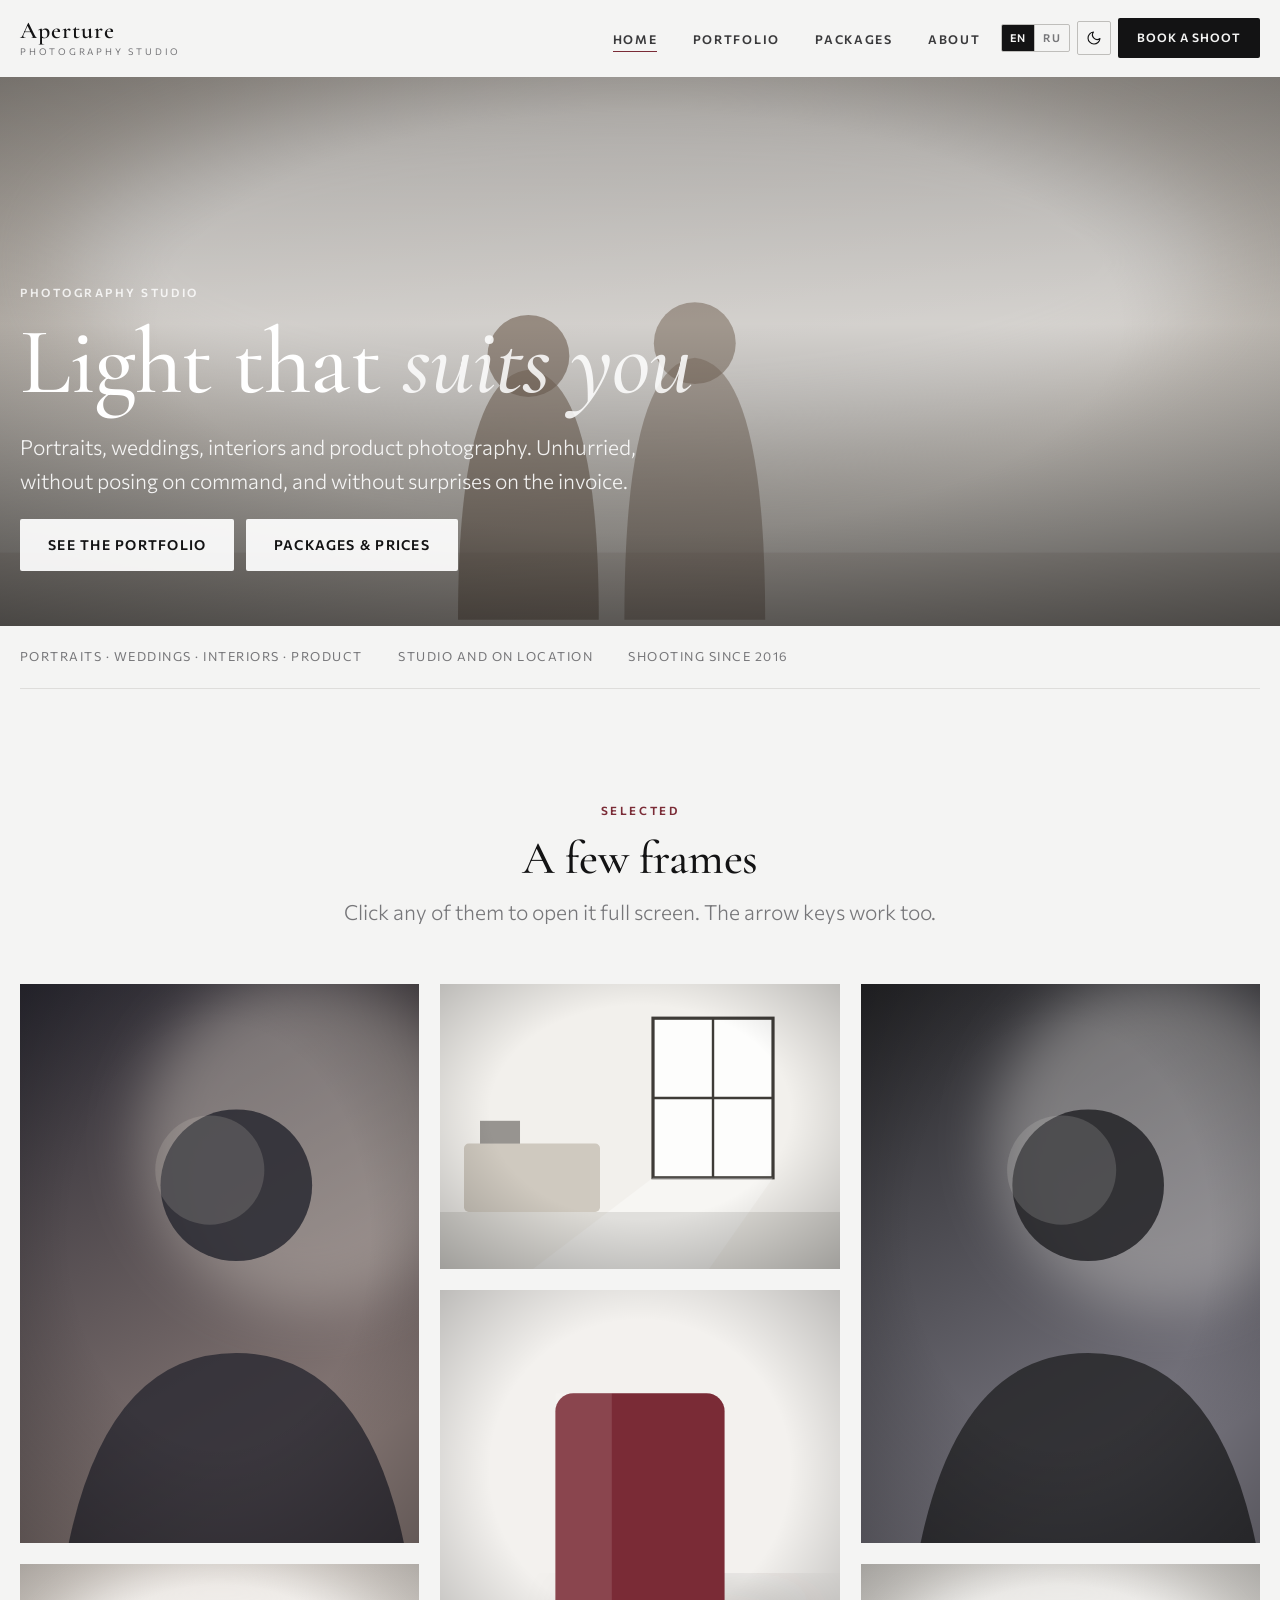
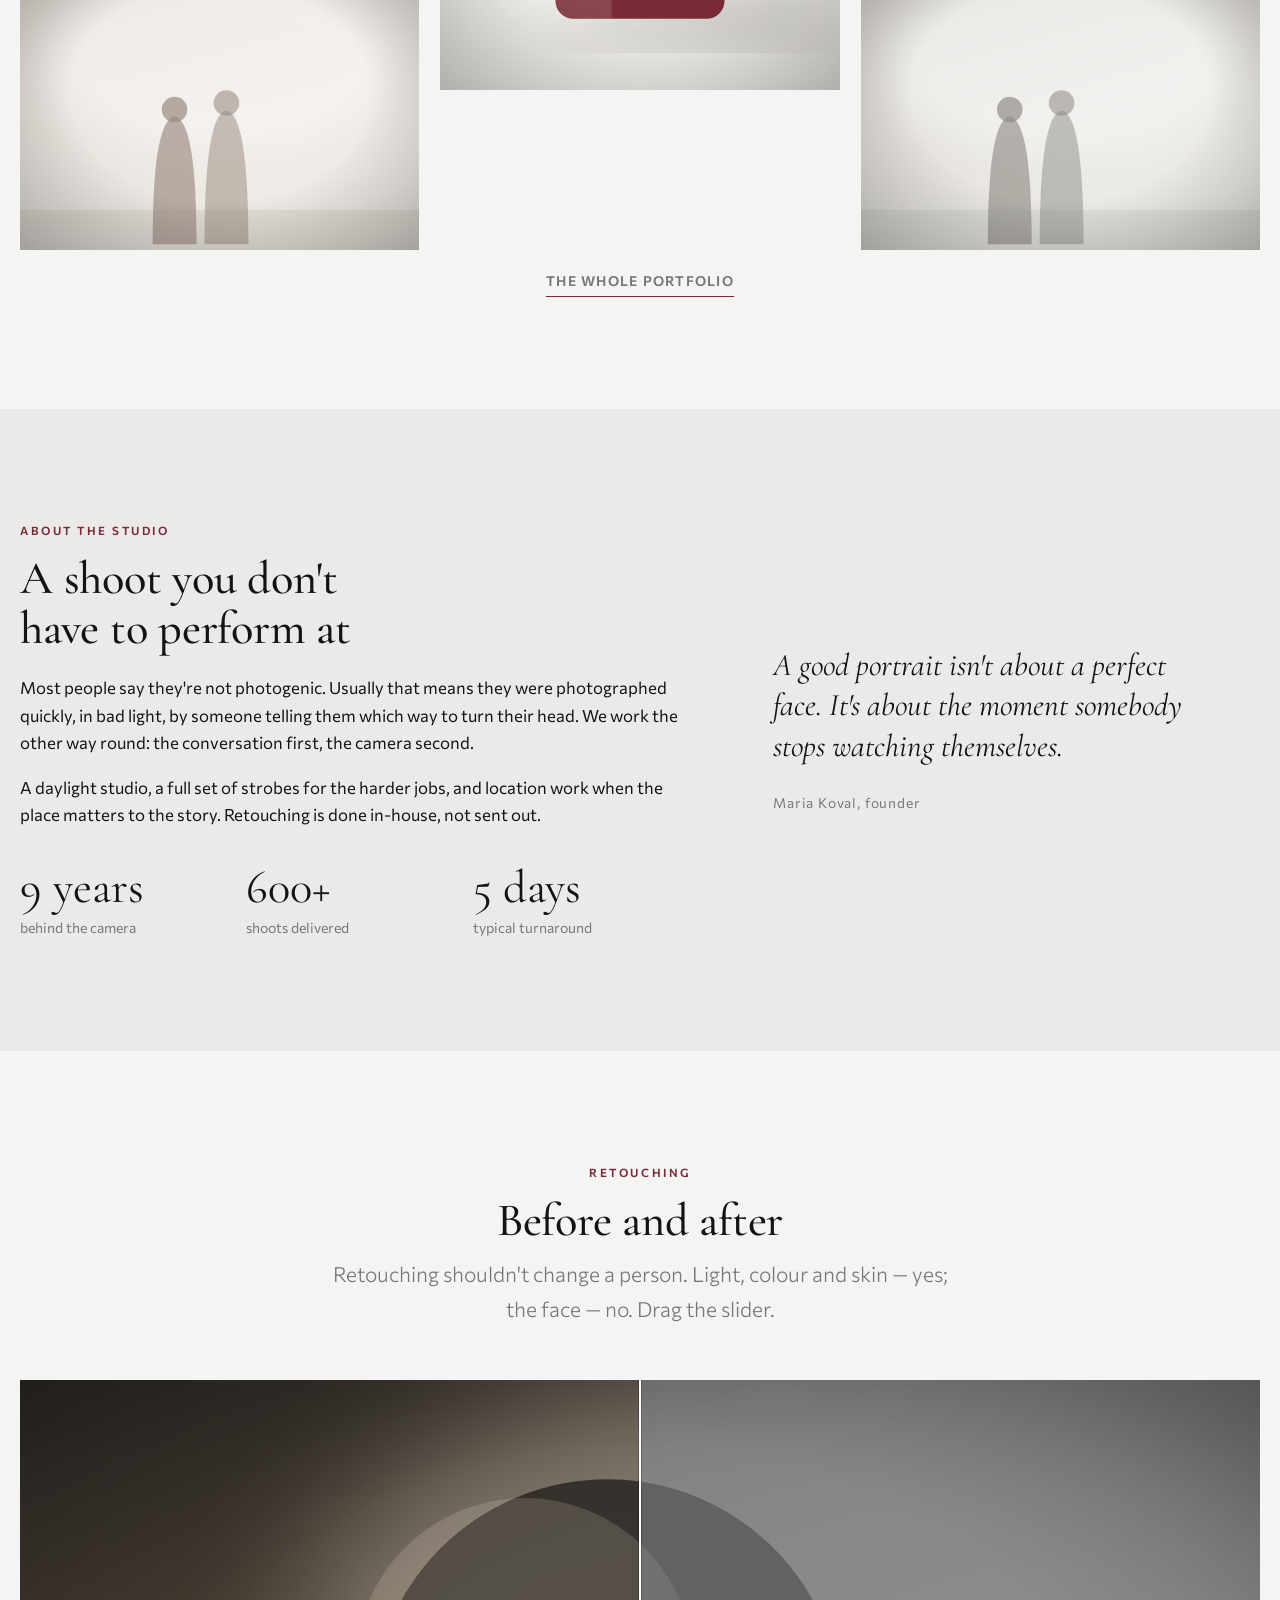
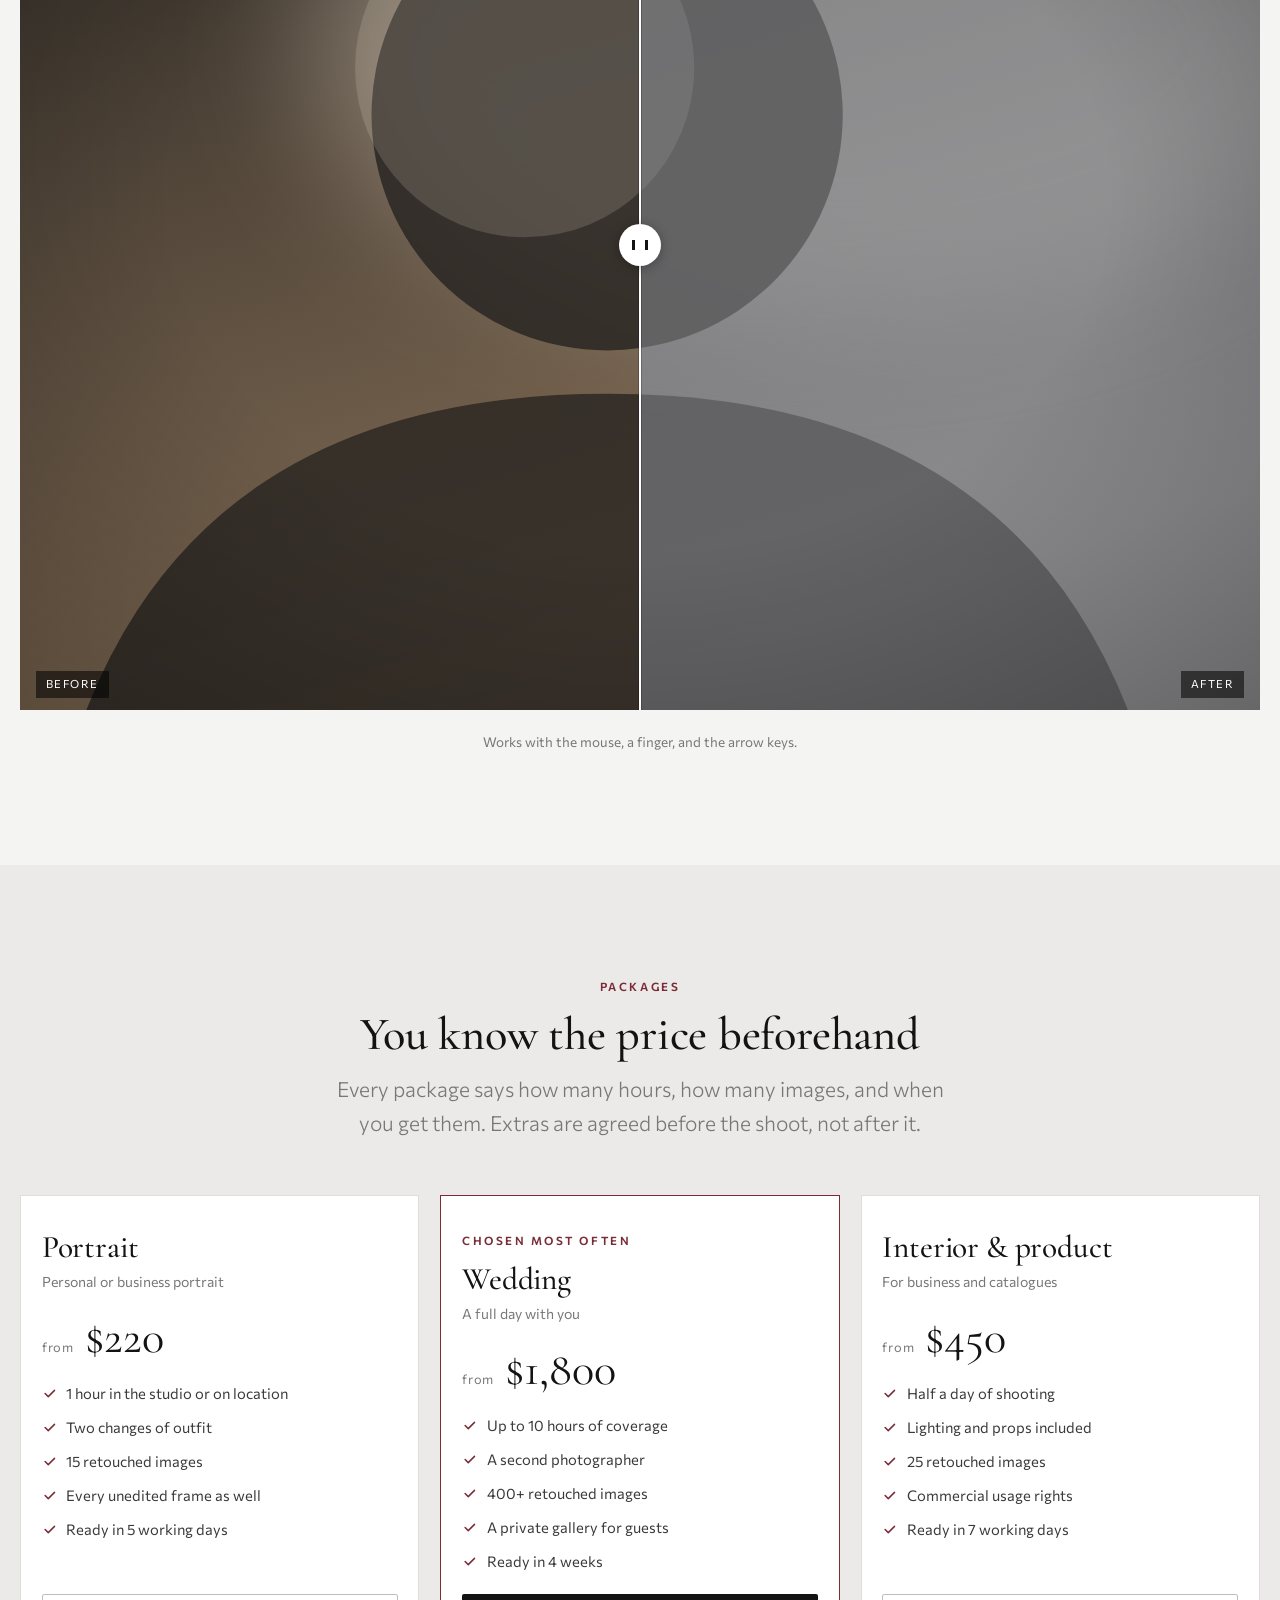
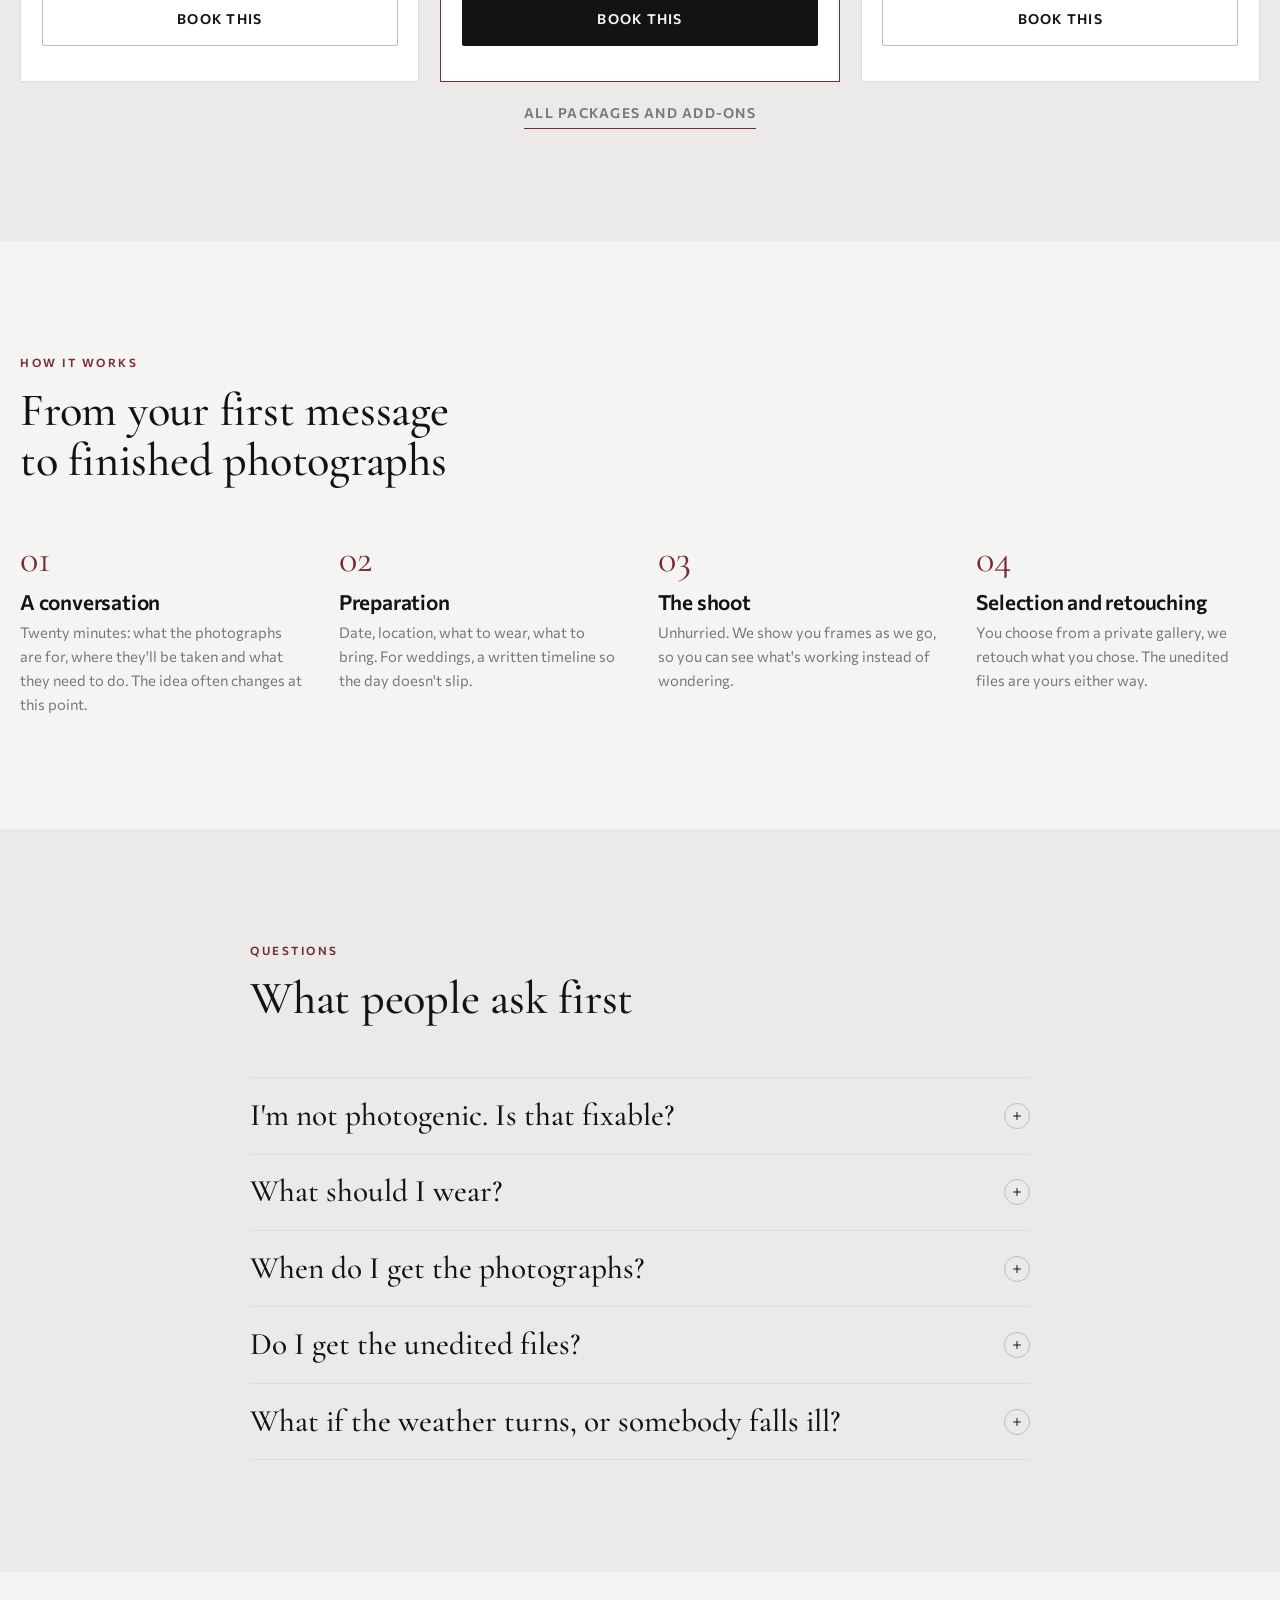
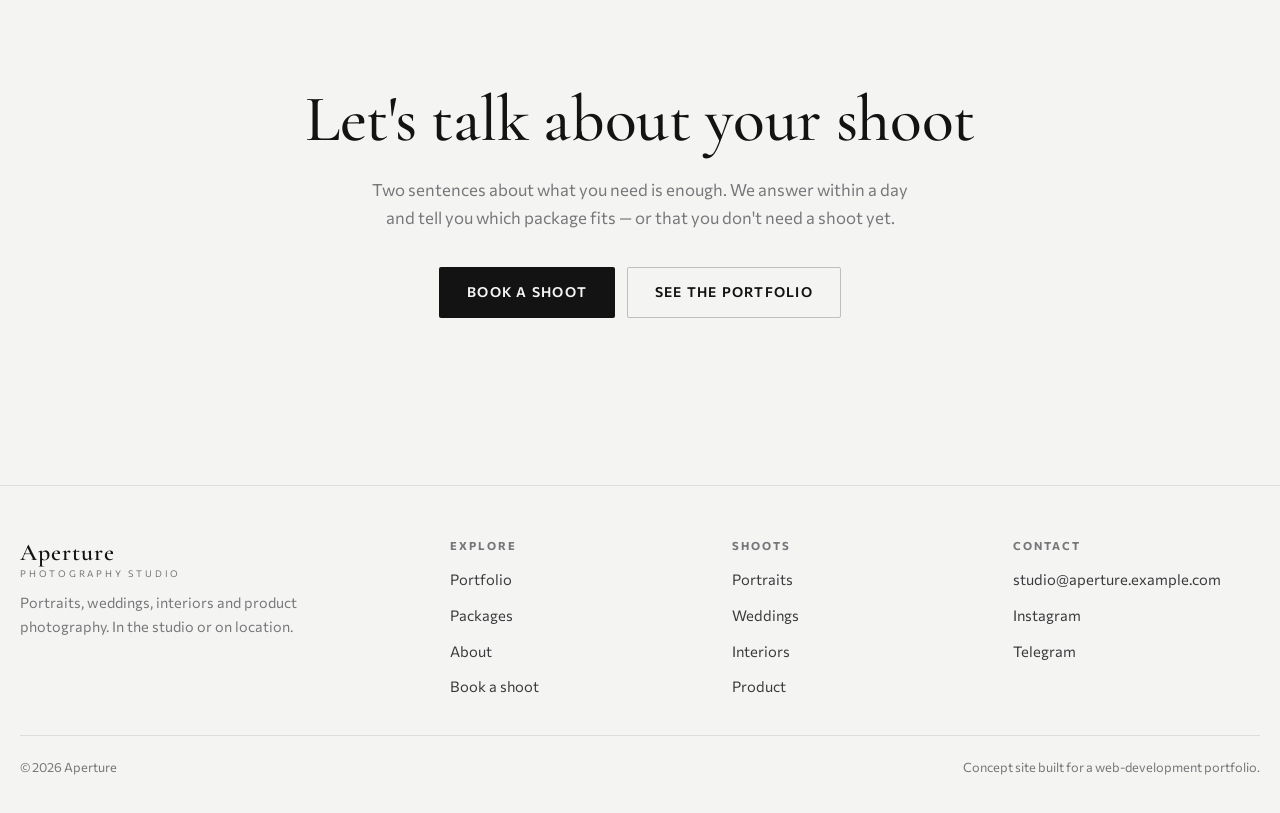
==== index.html @ d3c2bd7c "Site files, README and preview" ====
<!DOCTYPE html>
<html lang="en">
<head>
<meta charset="utf-8">
<meta name="viewport" content="width=device-width, initial-scale=1">
<title data-i18n="home.metaTitle">Aperture — portraits, weddings, interiors, product photography</title>
<meta name="description" data-i18n-attr="content:home.metaDesc" content="A photography studio: portraits, weddings, interiors and product work. Studio or on location, clear packages, images delivered on time.">
<meta name="theme-color" content="#F4F4F3" media="(prefers-color-scheme: light)">
<meta name="theme-color" content="#131314" media="(prefers-color-scheme: dark)">
<meta property="og:type" content="website">
<meta property="og:title" content="Aperture — portraits, weddings, interiors, product photography">
<meta property="og:description" content="A photography studio: portraits, weddings, interiors and product work. Studio or on location, clear packages, images delivered on time.">
<link rel="canonical" href="https://dmitrii-mazurkevich.github.io/photo-studio-website/">
<link rel="alternate" hreflang="en" href="https://dmitrii-mazurkevich.github.io/photo-studio-website/?lang=en">
<link rel="alternate" hreflang="ru" href="https://dmitrii-mazurkevich.github.io/photo-studio-website/?lang=ru">
<link rel="icon" href="data:image/svg+xml,%3Csvg xmlns='http://www.w3.org/2000/svg' viewBox='0 0 100 100'%3E%3Crect width='100' height='100' fill='%23131314'/%3E%3Ccircle cx='50' cy='50' r='27' fill='none' stroke='%23F4F4F3' stroke-width='6'/%3E%3Ccircle cx='50' cy='50' r='9' fill='%237A2B36'/%3E%3C/svg%3E">
<link rel="preconnect" href="https://fonts.googleapis.com">
<link rel="preconnect" href="https://fonts.gstatic.com" crossorigin>
<link rel="stylesheet" href="https://fonts.googleapis.com/css2?family=Cormorant+Garamond:ital,wght@0,400;0,500;0,600;1,400&family=Commissioner:wght@300;400;600;700&display=swap">
<link rel="stylesheet" href="assets/css/main.css">
<script>
(function () {
  var d = document.documentElement, langs = ['en', 'ru'], lang = null;
  var p = location.search.match(/[?&]lang=([a-z]{2})/i);
  if (p && langs.indexOf(p[1].toLowerCase()) > -1) lang = p[1].toLowerCase();
  if (!lang) { try { var s = localStorage.getItem('ap-lang'); if (langs.indexOf(s) > -1) lang = s; } catch (e) {} }
  if (!lang) { lang = /^ru/i.test(navigator.language || '') ? 'ru' : 'en'; }
  d.setAttribute('data-lang', lang);
  if (lang !== 'en') { d.className += ' i18n-pending'; setTimeout(function () { d.classList.remove('i18n-pending'); }, 1200); }
  try { var t = localStorage.getItem('ap-theme'); if (t) d.setAttribute('data-theme', t); } catch (e) {}
})();
</script>
<script type="application/ld+json">
{
  "@context": "https://schema.org",
  "@type": "ProfessionalService",
  "name": "Aperture",
  "description": "Photography studio: portraits, weddings, interiors and product photography.",
  "url": "https://dmitrii-mazurkevich.github.io/photo-studio-website/",
  "email": "studio@aperture.example.com",
  "priceRange": "$$",
  "serviceType": ["Portrait photography", "Wedding photography", "Interior photography", "Product photography"],
  "availableLanguage": ["en", "ru"]
}
</script>
</head>

<body>
<a class="skip-link" href="#main" data-i18n="nav.skip">Skip to content</a>

<header class="site-header">
  <div class="container">
    <nav class="nav" aria-label="Main">
      <a class="logo" href="index.html">
        <span class="logo__name">Aperture</span>
        <span class="logo__sub" data-i18n="logo.sub">Photography studio</span>
      </a>

      <ul class="nav__list">
        <li><a href="index.html" aria-current="page" data-i18n="nav.home">Home</a></li>
        <li><a href="portfolio.html" data-i18n="nav.portfolio">Portfolio</a></li>
        <li><a href="pricing.html" data-i18n="nav.pricing">Packages</a></li>
        <li><a href="index.html#about" data-i18n="nav.about">About</a></li>
      </ul>

      <div class="nav__actions">
        <div class="lang" role="group" aria-label="Language">
          <button type="button" data-lang="en" aria-pressed="true">EN</button>
          <button type="button" data-lang="ru" aria-pressed="false">RU</button>
        </div>
        <button class="icon-btn theme-toggle" type="button" data-i18n-attr="aria-label:nav.theme" aria-label="Switch colour theme">
          <svg class="icon-moon" viewBox="0 0 24 24" fill="none" stroke="currentColor" stroke-width="1.7" stroke-linecap="round" stroke-linejoin="round" aria-hidden="true"><path d="M21 12.8A9 9 0 1 1 11.2 3a7 7 0 0 0 9.8 9.8z"/></svg>
          <svg class="icon-sun" viewBox="0 0 24 24" fill="none" stroke="currentColor" stroke-width="1.7" stroke-linecap="round" stroke-linejoin="round" aria-hidden="true"><circle cx="12" cy="12" r="4"/><path d="M12 2v2M12 20v2M4.9 4.9l1.4 1.4M17.7 17.7l1.4 1.4M2 12h2M20 12h2M4.9 19.1l1.4-1.4M17.7 6.3l1.4-1.4"/></svg>
        </button>
        <button class="icon-btn nav-toggle" type="button" aria-expanded="false" aria-controls="mobile-menu" data-i18n-attr="aria-label:nav.menu" aria-label="Open menu">
          <svg viewBox="0 0 24 24" fill="none" stroke="currentColor" stroke-width="1.7" stroke-linecap="round" aria-hidden="true"><path d="M4 7h16M4 12h16M4 17h16"/></svg>
        </button>
        <a class="btn btn--sm nav__cta" href="pricing.html#enquiry" data-i18n="nav.book">Book a shoot</a>
      </div>
    </nav>
  </div>
</header>

<div class="mobile-menu" id="mobile-menu">
  <a href="index.html" data-i18n="nav.home">Home</a>
  <a href="portfolio.html" data-i18n="nav.portfolio">Portfolio</a>
  <a href="pricing.html" data-i18n="nav.pricing">Packages</a>
  <a href="index.html#about" data-i18n="nav.about">About</a>
  <a class="btn" href="pricing.html#enquiry" data-i18n="nav.book">Book a shoot</a>
</div>

<main id="main">

  <section class="hero">
    <div class="hero__media">
      <img src="assets/img/gallery/hero.svg" width="2400" height="1050" fetchpriority="high" decoding="async"
           alt="Two figures photographed at golden hour">
    </div>
    <div class="hero__inner">
      <div class="container">
        <span class="eyebrow" data-i18n="home.eyebrow">Photography studio</span>
        <h1 class="hero__title" data-i18n-html="home.title">Light that <em>suits you</em></h1>
        <p class="hero__lede" data-i18n="home.lede">
          Portraits, weddings, interiors and product photography. Unhurried, without posing
          on command, and without surprises on the invoice.
        </p>
        <div class="hero__actions">
          <a class="btn btn--light" href="portfolio.html" data-i18n="home.cta1">See the portfolio</a>
          <a class="btn btn--light" href="pricing.html" data-i18n="home.cta2">Packages &amp; prices</a>
        </div>
      </div>
    </div>
  </section>

  <div class="container">
    <div class="hero__meta">
      <span data-i18n="home.meta1">Portraits · Weddings · Interiors · Product</span>
      <span data-i18n="home.meta2">Studio and on location</span>
      <span data-i18n="home.meta3">Shooting since 2016</span>
    </div>
  </div>

  <section class="section">
    <div class="container">
      <div class="section-head section-head--center reveal">
        <span class="eyebrow" data-i18n="home.selEyebrow">Selected</span>
        <h2 class="section-title" data-i18n="home.selTitle">A few frames</h2>
        <p class="section-lede" data-i18n="home.selLede">
          Click any of them to open it full screen. The arrow keys work too.
        </p>
      </div>

      <div class="gallery">
        <button class="shot" type="button"
          data-id="portrait-01" data-category="portraits"
          data-full="assets/img/gallery/portrait-01.svg" data-w="1000" data-h="1400"
          data-title="Studio portrait" data-meta="85mm · f/1.4 · studio strobe"
          data-i18n-attr="data-title:cap.portrait-01t|data-meta:cap.portrait-01m">
          <img src="assets/img/gallery/portrait-01.svg" width="1000" height="1400"
               fetchpriority="high" decoding="async"
               alt="Studio portrait" data-i18n-attr="alt:cap.portrait-01t">
          <span class="shot__cap"><b data-i18n="cap.portrait-01t">Studio portrait</b></span>
        </button>
        <button class="shot" type="button"
          data-id="wedding-03" data-category="weddings"
          data-full="assets/img/gallery/wedding-03.svg" data-w="1400" data-h="1000"
          data-title="Golden hour" data-meta="85mm · f/1.6 · sunset"
          data-i18n-attr="data-title:cap.wedding-03t|data-meta:cap.wedding-03m">
          <img src="assets/img/gallery/wedding-03.svg" width="1400" height="1000"
               loading="lazy" decoding="async"
               alt="Golden hour" data-i18n-attr="alt:cap.wedding-03t">
          <span class="shot__cap"><b data-i18n="cap.wedding-03t">Golden hour</b></span>
        </button>
        <button class="shot" type="button"
          data-id="interior-02" data-category="interiors"
          data-full="assets/img/gallery/interior-02.svg" data-w="1400" data-h="1000"
          data-title="Restaurant floor" data-meta="24mm · f/8 · mixed light"
          data-i18n-attr="data-title:cap.interior-02t|data-meta:cap.interior-02m">
          <img src="assets/img/gallery/interior-02.svg" width="1400" height="1000"
               loading="lazy" decoding="async"
               alt="Restaurant floor" data-i18n-attr="alt:cap.interior-02t">
          <span class="shot__cap"><b data-i18n="cap.interior-02t">Restaurant floor</b></span>
        </button>
        <button class="shot" type="button"
          data-id="product-01" data-category="product"
          data-full="assets/img/gallery/product-01.svg" data-w="1200" data-h="1200"
          data-title="Ceramics" data-meta="100mm macro · softbox"
          data-i18n-attr="data-title:cap.product-01t|data-meta:cap.product-01m">
          <img src="assets/img/gallery/product-01.svg" width="1200" height="1200"
               loading="lazy" decoding="async"
               alt="Ceramics" data-i18n-attr="alt:cap.product-01t">
          <span class="shot__cap"><b data-i18n="cap.product-01t">Ceramics</b></span>
        </button>
        <button class="shot" type="button"
          data-id="portrait-04" data-category="portraits"
          data-full="assets/img/gallery/portrait-04.svg" data-w="1000" data-h="1400"
          data-title="Window light" data-meta="35mm · f/1.8 · no flash"
          data-i18n-attr="data-title:cap.portrait-04t|data-meta:cap.portrait-04m">
          <img src="assets/img/gallery/portrait-04.svg" width="1000" height="1400"
               loading="lazy" decoding="async"
               alt="Window light" data-i18n-attr="alt:cap.portrait-04t">
          <span class="shot__cap"><b data-i18n="cap.portrait-04t">Window light</b></span>
        </button>
        <button class="shot" type="button"
          data-id="wedding-05" data-category="weddings"
          data-full="assets/img/gallery/wedding-05.svg" data-w="1400" data-h="1000"
          data-title="Reception" data-meta="24mm · f/2.8 · on-camera light"
          data-i18n-attr="data-title:cap.wedding-05t|data-meta:cap.wedding-05m">
          <img src="assets/img/gallery/wedding-05.svg" width="1400" height="1000"
               loading="lazy" decoding="async"
               alt="Reception" data-i18n-attr="alt:cap.wedding-05t">
          <span class="shot__cap"><b data-i18n="cap.wedding-05t">Reception</b></span>
        </button>
      </div>

      <p class="gallery-note"><a class="link-underline" href="portfolio.html" data-i18n="home.selMore">The whole portfolio</a></p>
    </div>
  </section>

  <section class="section section--alt" id="about">
    <div class="container">
      <div class="split split--wide-left">
        <div class="reveal">
          <span class="eyebrow" data-i18n="home.aboutEyebrow">About the studio</span>
          <h2 class="section-title" data-i18n="home.aboutTitle">A shoot you don't have to perform at</h2>
          <p class="mt-3" data-i18n="home.aboutP1">
            Most people say they're not photogenic. Usually that means they were photographed
            quickly, in bad light, by someone telling them which way to turn their head. We work
            the other way round: the conversation first, the camera second.
          </p>
          <p data-i18n="home.aboutP2">
            A daylight studio, a full set of strobes for the harder jobs, and location work when
            the place matters to the story. Retouching is done in-house, not sent out.
          </p>
          <div class="stat-row mt-4">
            <div><div class="stat__value" data-i18n="home.stat1v">9 years</div><div class="stat__label" data-i18n="home.stat1l">behind the camera</div></div>
            <div><div class="stat__value" data-i18n="home.stat2v">600+</div><div class="stat__label" data-i18n="home.stat2l">shoots delivered</div></div>
            <div><div class="stat__value" data-i18n="home.stat3v">5 days</div><div class="stat__label" data-i18n="home.stat3l">typical turnaround</div></div>
          </div>
        </div>
        <blockquote class="quote-block reveal">
          <p data-i18n="home.aboutQuote">A good portrait isn't about a perfect face. It's about the moment somebody stops watching themselves.</p>
          <cite data-i18n="home.aboutCite">Maria Koval, founder</cite>
        </blockquote>
      </div>
    </div>
  </section>

  <section class="section">
    <div class="container">
      <div class="section-head section-head--center reveal">
        <span class="eyebrow" data-i18n="home.baEyebrow">Retouching</span>
        <h2 class="section-title" data-i18n="home.baTitle">Before and after</h2>
        <p class="section-lede" data-i18n="home.baLede">
          Retouching shouldn't change a person. Light, colour and skin — yes; the face — no.
          Drag the slider.
        </p>
      </div>

      <div class="ba reveal">
        <img src="assets/img/gallery/ba-before.svg" width="1400" height="1050" loading="lazy" decoding="async" alt="Unedited frame straight from the camera">
        <div class="ba__after">
          <img src="assets/img/gallery/ba-after.svg" width="1400" height="1050" loading="lazy" decoding="async" alt="The same frame after retouching">
        </div>
        <div class="ba__handle" aria-hidden="true"></div>
        <div class="ba__labels" aria-hidden="true">
          <span data-i18n="home.baBefore">Before</span>
          <span data-i18n="home.baAfter">After</span>
        </div>
        <input type="range" min="0" max="100" value="50" aria-label="Reveal the retouched version">
      </div>
      <p class="gallery-note" data-i18n="home.baNote">Works with the mouse, a finger, and the arrow keys.</p>
    </div>
  </section>

  <section class="section section--alt">
    <div class="container">
      <div class="section-head section-head--center reveal">
        <span class="eyebrow" data-i18n="home.packEyebrow">Packages</span>
        <h2 class="section-title" data-i18n="home.packTitle">You know the price beforehand</h2>
        <p class="section-lede" data-i18n="home.packLede">
          Every package says how many hours, how many images, and when you get them. Extras are
          agreed before the shoot, not after it.
        </p>
      </div>
      <div class="grid grid--3">

        <article class="pack reveal">
          
          <h3 class="pack__name" data-i18n="pk.1n">Portrait</h3>
          <p class="pack__for" data-i18n="pk.1f">Personal or business portrait</p>
          <p class="pack__price"><small data-i18n="pk.from">from</small> $220</p>
          <ul class="pack__list">
            <li><svg viewBox="0 0 24 24" fill="none" stroke="currentColor" stroke-width="2.4" stroke-linecap="round" stroke-linejoin="round" aria-hidden="true"><path d="m5 12 5 5L20 7"/></svg><span data-i18n="pk.1a">1 hour in the studio or on location</span></li>
            <li><svg viewBox="0 0 24 24" fill="none" stroke="currentColor" stroke-width="2.4" stroke-linecap="round" stroke-linejoin="round" aria-hidden="true"><path d="m5 12 5 5L20 7"/></svg><span data-i18n="pk.1b">Two changes of outfit</span></li>
            <li><svg viewBox="0 0 24 24" fill="none" stroke="currentColor" stroke-width="2.4" stroke-linecap="round" stroke-linejoin="round" aria-hidden="true"><path d="m5 12 5 5L20 7"/></svg><span data-i18n="pk.1c">15 retouched images</span></li>
            <li><svg viewBox="0 0 24 24" fill="none" stroke="currentColor" stroke-width="2.4" stroke-linecap="round" stroke-linejoin="round" aria-hidden="true"><path d="m5 12 5 5L20 7"/></svg><span data-i18n="pk.1d">Every unedited frame as well</span></li>
            <li><svg viewBox="0 0 24 24" fill="none" stroke="currentColor" stroke-width="2.4" stroke-linecap="round" stroke-linejoin="round" aria-hidden="true"><path d="m5 12 5 5L20 7"/></svg><span data-i18n="pk.1e">Ready in 5 working days</span></li>
          </ul>
          <a class="btn btn--outline btn--block" href="pricing.html#enquiry" data-i18n="pk.book">Book this</a>
        </article>

        <article class="pack pack--featured reveal">
          <span class="eyebrow" data-i18n="pk.popular">Chosen most often</span>
          <h3 class="pack__name" data-i18n="pk.2n">Wedding</h3>
          <p class="pack__for" data-i18n="pk.2f">A full day with you</p>
          <p class="pack__price"><small data-i18n="pk.from">from</small> $1,800</p>
          <ul class="pack__list">
            <li><svg viewBox="0 0 24 24" fill="none" stroke="currentColor" stroke-width="2.4" stroke-linecap="round" stroke-linejoin="round" aria-hidden="true"><path d="m5 12 5 5L20 7"/></svg><span data-i18n="pk.2a">Up to 10 hours of coverage</span></li>
            <li><svg viewBox="0 0 24 24" fill="none" stroke="currentColor" stroke-width="2.4" stroke-linecap="round" stroke-linejoin="round" aria-hidden="true"><path d="m5 12 5 5L20 7"/></svg><span data-i18n="pk.2b">A second photographer</span></li>
            <li><svg viewBox="0 0 24 24" fill="none" stroke="currentColor" stroke-width="2.4" stroke-linecap="round" stroke-linejoin="round" aria-hidden="true"><path d="m5 12 5 5L20 7"/></svg><span data-i18n="pk.2c">400+ retouched images</span></li>
            <li><svg viewBox="0 0 24 24" fill="none" stroke="currentColor" stroke-width="2.4" stroke-linecap="round" stroke-linejoin="round" aria-hidden="true"><path d="m5 12 5 5L20 7"/></svg><span data-i18n="pk.2d">A private gallery for guests</span></li>
            <li><svg viewBox="0 0 24 24" fill="none" stroke="currentColor" stroke-width="2.4" stroke-linecap="round" stroke-linejoin="round" aria-hidden="true"><path d="m5 12 5 5L20 7"/></svg><span data-i18n="pk.2e">Ready in 4 weeks</span></li>
          </ul>
          <a class="btn btn--block" href="pricing.html#enquiry" data-i18n="pk.book">Book this</a>
        </article>

        <article class="pack reveal">
          
          <h3 class="pack__name" data-i18n="pk.3n">Interior & product</h3>
          <p class="pack__for" data-i18n="pk.3f">For business and catalogues</p>
          <p class="pack__price"><small data-i18n="pk.from">from</small> $450</p>
          <ul class="pack__list">
            <li><svg viewBox="0 0 24 24" fill="none" stroke="currentColor" stroke-width="2.4" stroke-linecap="round" stroke-linejoin="round" aria-hidden="true"><path d="m5 12 5 5L20 7"/></svg><span data-i18n="pk.3a">Half a day of shooting</span></li>
            <li><svg viewBox="0 0 24 24" fill="none" stroke="currentColor" stroke-width="2.4" stroke-linecap="round" stroke-linejoin="round" aria-hidden="true"><path d="m5 12 5 5L20 7"/></svg><span data-i18n="pk.3b">Lighting and props included</span></li>
            <li><svg viewBox="0 0 24 24" fill="none" stroke="currentColor" stroke-width="2.4" stroke-linecap="round" stroke-linejoin="round" aria-hidden="true"><path d="m5 12 5 5L20 7"/></svg><span data-i18n="pk.3c">25 retouched images</span></li>
            <li><svg viewBox="0 0 24 24" fill="none" stroke="currentColor" stroke-width="2.4" stroke-linecap="round" stroke-linejoin="round" aria-hidden="true"><path d="m5 12 5 5L20 7"/></svg><span data-i18n="pk.3d">Commercial usage rights</span></li>
            <li><svg viewBox="0 0 24 24" fill="none" stroke="currentColor" stroke-width="2.4" stroke-linecap="round" stroke-linejoin="round" aria-hidden="true"><path d="m5 12 5 5L20 7"/></svg><span data-i18n="pk.3e">Ready in 7 working days</span></li>
          </ul>
          <a class="btn btn--outline btn--block" href="pricing.html#enquiry" data-i18n="pk.book">Book this</a>
        </article>
      </div>
      <p class="gallery-note mt-3"><a class="link-underline" href="pricing.html" data-i18n="home.packMore">All packages and add-ons</a></p>
    </div>
  </section>

  <section class="section">
    <div class="container">
      <div class="section-head reveal">
        <span class="eyebrow" data-i18n="home.procEyebrow">How it works</span>
        <h2 class="section-title" data-i18n="home.procTitle">From your first message to finished photographs</h2>
      </div>
      <div class="steps">
        <div class="step reveal"><h3 data-i18n="home.proc1t">A conversation</h3><p data-i18n="home.proc1d">Twenty minutes: what the photographs are for, where they'll be taken and what they need to do. The idea often changes at this point.</p></div>
        <div class="step reveal"><h3 data-i18n="home.proc2t">Preparation</h3><p data-i18n="home.proc2d">Date, location, what to wear, what to bring. For weddings, a written timeline so the day doesn't slip.</p></div>
        <div class="step reveal"><h3 data-i18n="home.proc3t">The shoot</h3><p data-i18n="home.proc3d">Unhurried. We show you frames as we go, so you can see what's working instead of wondering.</p></div>
        <div class="step reveal"><h3 data-i18n="home.proc4t">Selection and retouching</h3><p data-i18n="home.proc4d">You choose from a private gallery, we retouch what you chose. The unedited files are yours either way.</p></div>
      </div>
    </div>
  </section>

  <section class="section section--alt">
    <div class="container container--narrow">
      <div class="section-head reveal">
        <span class="eyebrow" data-i18n="home.faqEyebrow">Questions</span>
        <h2 class="section-title" data-i18n="home.faqTitle">What people ask first</h2>
      </div>
      <div class="faq">
        <div class="faq__item">
          <h3><button class="faq__q" type="button" aria-expanded="false" aria-controls="hfaq-1">
            <span data-i18n="home.faq1q">I'm not photogenic. Is that fixable?</span>
            <span class="faq__icon" aria-hidden="true"><svg viewBox="0 0 24 24" fill="none" stroke="currentColor" stroke-width="2" stroke-linecap="round"><path d="M12 5v14M5 12h14"/></svg></span>
          </button></h3>
          <div class="faq__a" id="hfaq-1"><div><p data-i18n="home.faq1a">It's the most common thing we hear and it's almost never true. The first twenty minutes of any shoot go on you forgetting the camera is there, and they're part of the booked time. We show you frames as we go — once someone sees it's working, they relax on their own.</p></div></div>
        </div>
        <div class="faq__item">
          <h3><button class="faq__q" type="button" aria-expanded="false" aria-controls="hfaq-2">
            <span data-i18n="home.faq2q">What should I wear?</span>
            <span class="faq__icon" aria-hidden="true"><svg viewBox="0 0 24 24" fill="none" stroke="currentColor" stroke-width="2" stroke-linecap="round"><path d="M12 5v14M5 12h14"/></svg></span>
          </button></h3>
          <div class="faq__a" id="hfaq-2"><div><p data-i18n="home.faq2a">After booking you get a short note tailored to your kind of shoot. The general rule: plain beats patterned, texture beats shine, and bring two or three options — it becomes obvious on the day which one works.</p></div></div>
        </div>
        <div class="faq__item">
          <h3><button class="faq__q" type="button" aria-expanded="false" aria-controls="hfaq-3">
            <span data-i18n="home.faq3q">When do I get the photographs?</span>
            <span class="faq__icon" aria-hidden="true"><svg viewBox="0 0 24 24" fill="none" stroke="currentColor" stroke-width="2" stroke-linecap="round"><path d="M12 5v14M5 12h14"/></svg></span>
          </button></h3>
          <div class="faq__a" id="hfaq-3"><div><p data-i18n="home.faq3a">Portraits in five working days, product and interiors in seven, weddings in four weeks. For weddings we send ten finished frames within forty-eight hours so you have something to share.</p></div></div>
        </div>
        <div class="faq__item">
          <h3><button class="faq__q" type="button" aria-expanded="false" aria-controls="hfaq-4">
            <span data-i18n="home.faq4q">Do I get the unedited files?</span>
            <span class="faq__icon" aria-hidden="true"><svg viewBox="0 0 24 24" fill="none" stroke="currentColor" stroke-width="2" stroke-linecap="round"><path d="M12 5v14M5 12h14"/></svg></span>
          </button></h3>
          <div class="faq__a" id="hfaq-4"><div><p data-i18n="home.faq4a">Yes, in every package. Holding your own photographs hostage is not a business model — the retouched versions are better anyway, and you can see that for yourself.</p></div></div>
        </div>
        <div class="faq__item">
          <h3><button class="faq__q" type="button" aria-expanded="false" aria-controls="hfaq-5">
            <span data-i18n="home.faq5q">What if the weather turns, or somebody falls ill?</span>
            <span class="faq__icon" aria-hidden="true"><svg viewBox="0 0 24 24" fill="none" stroke="currentColor" stroke-width="2" stroke-linecap="round"><path d="M12 5v14M5 12h14"/></svg></span>
          </button></h3>
          <div class="faq__a" id="hfaq-5"><div><p data-i18n="home.faq5a">We move it with no penalty if you tell us a day ahead. For outdoor shoots we agree a backup date at booking, which is easier on everyone.</p></div></div>
        </div>
      </div>
    </div>
  </section>

  <section class="section">
    <div class="container container--narrow cta-band reveal">
      <h2 data-i18n="home.ctaTitle">Let's talk about your shoot</h2>
      <p data-i18n="home.ctaLede">
        Two sentences about what you need is enough. We answer within a day and tell you which
        package fits — or that you don't need a shoot yet.
      </p>
      <div class="center-actions">
        <a class="btn" href="pricing.html#enquiry" data-i18n="nav.book">Book a shoot</a>
        <a class="btn btn--outline" href="portfolio.html" data-i18n="home.cta1">See the portfolio</a>
      </div>
    </div>
  </section>

</main>

<div class="lightbox" id="lightbox" role="dialog" aria-modal="true" aria-label="Photo viewer">
  <div class="lightbox__bar">
    <span data-lb-count>1 of 24</span>
    <button class="lb-btn" type="button" data-lb-close data-i18n-attr="aria-label:lb.close" aria-label="Close">
      <svg viewBox="0 0 24 24" fill="none" stroke="currentColor" stroke-width="1.8" stroke-linecap="round" aria-hidden="true"><path d="M6 6l12 12M18 6L6 18"/></svg>
    </button>
  </div>
  <figure class="lightbox__figure">
    <img data-lb-img alt="" width="1400" height="1000">
  </figure>
  <figcaption class="lightbox__caption">
    <b data-lb-title></b>
    <span data-lb-meta></span>
  </figcaption>
  <button class="lb-btn lightbox__nav lightbox__nav--prev" type="button" data-lb-prev data-i18n-attr="aria-label:lb.prev" aria-label="Previous photo">
    <svg viewBox="0 0 24 24" fill="none" stroke="currentColor" stroke-width="1.8" stroke-linecap="round" stroke-linejoin="round" aria-hidden="true"><path d="M15 5l-7 7 7 7"/></svg>
  </button>
  <button class="lb-btn lightbox__nav lightbox__nav--next" type="button" data-lb-next data-i18n-attr="aria-label:lb.next" aria-label="Next photo">
    <svg viewBox="0 0 24 24" fill="none" stroke="currentColor" stroke-width="1.8" stroke-linecap="round" stroke-linejoin="round" aria-hidden="true"><path d="M9 5l7 7-7 7"/></svg>
  </button>
</div>

<footer class="site-footer">
  <div class="container">
    <div class="footer__grid">
      <div>
        <a class="logo" href="index.html">
          <span class="logo__name">Aperture</span>
          <span class="logo__sub" data-i18n="logo.sub">Photography studio</span>
        </a>
        <p class="footer__about" data-i18n="foot.about">
          Portraits, weddings, interiors and product photography. In the studio or on location.
        </p>
      </div>
      <div>
        <h4 data-i18n="foot.explore">Explore</h4>
        <ul>
          <li><a href="portfolio.html" data-i18n="nav.portfolio">Portfolio</a></li>
          <li><a href="pricing.html" data-i18n="nav.pricing">Packages</a></li>
          <li><a href="index.html#about" data-i18n="nav.about">About</a></li>
          <li><a href="pricing.html#enquiry" data-i18n="nav.book">Book a shoot</a></li>
        </ul>
      </div>
      <div>
        <h4 data-i18n="foot.services">Shoots</h4>
        <ul>
          <li><a href="portfolio.html#portraits" data-i18n="pf.portraits">Portraits</a></li>
          <li><a href="portfolio.html#weddings" data-i18n="pf.weddings">Weddings</a></li>
          <li><a href="portfolio.html#interiors" data-i18n="pf.interiors">Interiors</a></li>
          <li><a href="portfolio.html#product" data-i18n="pf.product">Product</a></li>
        </ul>
      </div>
      <div>
        <h4 data-i18n="foot.contact">Contact</h4>
        <ul>
          <li><a href="mailto:studio@aperture.example.com">studio@aperture.example.com</a></li>
          <li><a href="#" rel="noopener">Instagram</a></li>
          <li><a href="#" rel="noopener">Telegram</a></li>
        </ul>
      </div>
    </div>
    <div class="footer__bottom">
      <span>© <span data-year>2026</span> Aperture</span>
      <span data-i18n="foot.demoNote">Concept site built for a web-development portfolio.</span>
    </div>
  </div>
</footer>

<script src="assets/js/i18n.js" defer></script>
<script src="assets/js/main.js" defer></script>
</body>
</html>
---- assets/css/main.css ----
/* ==========================================================================
   Aperture — photography studio
   Fourth design language in the portfolio: quiet, gallery-white, editorial.
   The interface gets out of the way so the pictures are the loudest thing
   on the page. No frameworks, no build step.
   ========================================================================== */

/* --------------------------------------------------------------------------
   1. Tokens
   -------------------------------------------------------------------------- */

:root {
  color-scheme: light;

  --bg:          #F4F4F3;
  --bg-alt:      #EBEAE8;
  --surface:     #FFFFFF;
  --surface-2:   #F0EFEE;
  --ink:         #131314;
  --ink-2:       #3A3A3C;
  --muted:       #77777A;
  --line:        #DEDDDB;
  --line-strong: #BFBEBB;
  --accent:      #7A2B36;
  --accent-2:    #963844;
  --accent-ink:  #FFFFFF;
  --accent-soft: #F2E7E8;
  --danger:      #9A2E24;

  --font-display: "Cormorant Garamond", Georgia, "Times New Roman", serif;
  --font-sans:    "Commissioner", -apple-system, BlinkMacSystemFont, "Segoe UI", Arial, sans-serif;

  --step--1: clamp(0.80rem, 0.77rem + 0.13vw, 0.86rem);
  --step-0:  clamp(0.97rem, 0.94rem + 0.16vw, 1.05rem);
  --step-1:  clamp(1.12rem, 1.05rem + 0.33vw, 1.30rem);
  --step-2:  clamp(1.45rem, 1.28rem + 0.85vw, 2.05rem);
  --step-3:  clamp(1.85rem, 1.50rem + 1.75vw, 3.10rem);
  --step-4:  clamp(2.30rem, 1.70rem + 3.00vw, 4.30rem);
  --step-5:  clamp(2.90rem, 1.90rem + 5.00vw, 6.20rem);

  --sp-1: 0.4rem;
  --sp-2: 0.8rem;
  --sp-3: 1.3rem;
  --sp-4: 2.2rem;
  --sp-5: 3.4rem;
  --sp-6: 5rem;
  --sp-7: 7rem;

  --r-sm: 2px;
  --r-md: 3px;
  --r-full: 999px;

  --shadow-md: 0 2px 6px rgba(19, 19, 20, .06), 0 20px 44px rgba(19, 19, 20, .10);

  --container: 1280px;
  --nav-h: 76px;
  --ease: cubic-bezier(0.22, 0.61, 0.36, 1);
}

:root[data-theme="dark"] {
  color-scheme: dark;
  --bg:          #131314;
  --bg-alt:      #191919;
  --surface:     #1C1C1D;
  --surface-2:   #222223;
  --ink:         #F2F1EF;
  --ink-2:       #C9C8C5;
  --muted:       #8D8C8A;
  --line:        #2A2A2B;
  --line-strong: #3E3E3F;
  --accent:      #D08792;
  --accent-2:    #E0A0AA;
  --accent-ink:  #1A0E11;
  --accent-soft: #2A1B1E;
  --danger:      #E09189;
  --shadow-md: 0 2px 6px rgba(0, 0, 0, .5), 0 20px 44px rgba(0, 0, 0, .5);
}

@media (prefers-color-scheme: dark) {
  :root:not([data-theme="light"]) {
    color-scheme: dark;
    --bg:          #131314;
    --bg-alt:      #191919;
    --surface:     #1C1C1D;
    --surface-2:   #222223;
    --ink:         #F2F1EF;
    --ink-2:       #C9C8C5;
    --muted:       #8D8C8A;
    --line:        #2A2A2B;
    --line-strong: #3E3E3F;
    --accent:      #D08792;
    --accent-2:    #E0A0AA;
    --accent-ink:  #1A0E11;
    --accent-soft: #2A1B1E;
    --danger:      #E09189;
    --shadow-md: 0 2px 6px rgba(0, 0, 0, .5), 0 20px 44px rgba(0, 0, 0, .5);
  }
}

/* --------------------------------------------------------------------------
   2. Base
   -------------------------------------------------------------------------- */

*, *::before, *::after { box-sizing: border-box; }

html {
  -webkit-text-size-adjust: 100%;
  scroll-behavior: smooth;
  scroll-padding-top: calc(var(--nav-h) + 1rem);
}

@media (prefers-reduced-motion: reduce) {
  html { scroll-behavior: auto; }
  *, *::before, *::after {
    animation-duration: .01ms !important;
    animation-iteration-count: 1 !important;
    transition-duration: .01ms !important;
  }
}

body {
  margin: 0;
  background: var(--bg);
  color: var(--ink);
  font-family: var(--font-sans);
  font-size: var(--step-0);
  line-height: 1.65;
  -webkit-font-smoothing: antialiased;
  overflow-x: hidden;
}

img, svg, video { max-width: 100%; height: auto; display: block; }

h1, h2, h3, h4 {
  margin: 0;
  font-family: var(--font-display);
  font-weight: 500;
  line-height: 1.08;
  letter-spacing: -0.005em;
}

p { margin: 0 0 1em; }
p:last-child { margin-bottom: 0; }
a { color: inherit; text-underline-offset: 3px; }
ul, ol { margin: 0; padding: 0; }

:focus-visible { outline: 2px solid var(--accent); outline-offset: 3px; }
::selection { background: var(--accent); color: var(--accent-ink); }

.skip-link {
  position: absolute; left: 1rem; top: -100px; z-index: 999;
  background: var(--ink); color: var(--bg);
  padding: .7rem 1.1rem; font-size: var(--step--1); font-weight: 600;
  transition: top .2s var(--ease);
}
.skip-link:focus { top: 1rem; }

.visually-hidden {
  position: absolute !important; width: 1px; height: 1px;
  padding: 0; margin: -1px; overflow: hidden;
  clip: rect(0 0 0 0); clip-path: inset(50%); white-space: nowrap;
}

/* --------------------------------------------------------------------------
   3. Layout
   -------------------------------------------------------------------------- */

.container { width: min(100% - 2.5rem, var(--container)); margin-inline: auto; }
.container--narrow { width: min(100% - 2.5rem, 780px); }
.container--wide { width: min(100% - 1.5rem, 1600px); margin-inline: auto; }

.section { padding-block: var(--sp-5); }
@media (min-width: 760px) { .section { padding-block: var(--sp-6); } }
@media (min-width: 1100px) { .section { padding-block: var(--sp-7); } }
.section--tight { padding-block: var(--sp-4); }
.section--alt { background: var(--bg-alt); }

.section-head { max-width: 56ch; margin-bottom: var(--sp-4); }
.section-head--center { margin-inline: auto; text-align: center; }
@media (min-width: 760px) { .section-head { margin-bottom: var(--sp-5); } }

.eyebrow {
  display: block;
  font-size: .72rem; font-weight: 600;
  letter-spacing: .22em; text-transform: uppercase;
  color: var(--accent); margin-bottom: var(--sp-2);
}

.section-title { font-size: var(--step-3); text-wrap: balance; }
.section-title em, .hero__title em { font-style: italic; color: var(--accent); }
.section-lede { color: var(--muted); margin-top: var(--sp-2); font-size: var(--step-1); font-weight: 300; }

/* --------------------------------------------------------------------------
   4. Buttons
   -------------------------------------------------------------------------- */

.btn {
  --btn-bg: var(--ink);
  --btn-fg: var(--bg);
  display: inline-flex; align-items: center; justify-content: center; gap: .55rem;
  padding: .85rem 1.7rem;
  background: var(--btn-bg); color: var(--btn-fg);
  border: 1px solid transparent; border-radius: var(--r-sm);
  font: inherit; font-size: var(--step--1); font-weight: 600;
  letter-spacing: .09em; text-transform: uppercase;
  text-decoration: none; cursor: pointer; text-align: center;
  transition: background-color .18s var(--ease), color .18s var(--ease),
              border-color .18s var(--ease), opacity .18s var(--ease);
}
.btn:hover { background: var(--accent); border-color: var(--accent); color: var(--accent-ink); }
.btn[disabled] { opacity: .5; cursor: not-allowed; }

.btn--outline { --btn-bg: transparent; --btn-fg: var(--ink); border-color: var(--line-strong); }
.btn--light { --btn-bg: rgba(255,255,255,.92); --btn-fg: #131314; }
.btn--sm { padding: .55rem 1.1rem; font-size: .74rem; }
.btn--block { width: 100%; }
.btn svg { width: 15px; height: 15px; flex: none; }

.link-underline {
  display: inline-block; text-decoration: none;
  font-size: var(--step--1); font-weight: 600;
  letter-spacing: .09em; text-transform: uppercase;
  border-bottom: 1px solid var(--accent); padding-bottom: 3px;
  transition: color .18s var(--ease);
}
.link-underline:hover { color: var(--accent); }

/* --------------------------------------------------------------------------
   5. Header
   -------------------------------------------------------------------------- */

.site-header {
  position: sticky; top: 0; z-index: 90;
  background: color-mix(in srgb, var(--bg) 90%, transparent);
  backdrop-filter: saturate(160%) blur(12px);
  -webkit-backdrop-filter: saturate(160%) blur(12px);
  border-bottom: 1px solid transparent;
  transition: border-color .2s var(--ease);
}
.site-header.is-stuck { border-bottom-color: var(--line); }

.nav { height: var(--nav-h); display: flex; align-items: center; gap: var(--sp-3); }

.logo { display: inline-flex; flex-direction: column; text-decoration: none; margin-right: auto; line-height: 1; }
.logo__name {
  font-family: var(--font-display); font-weight: 600;
  font-size: 1.5rem; letter-spacing: .04em;
}
.logo__sub {
  font-size: .58rem; letter-spacing: .3em; text-transform: uppercase;
  color: var(--muted); margin-top: .25rem;
}

.nav__list { display: none; list-style: none; gap: var(--sp-4); align-items: center; }
.nav__list a {
  text-decoration: none; font-size: .76rem; font-weight: 600;
  letter-spacing: .14em; text-transform: uppercase; color: var(--ink-2);
  padding: .3rem 0; position: relative;
}
.nav__list a::after {
  content: ""; position: absolute; left: 0; right: 0; bottom: 0; height: 1px;
  background: var(--accent); transform: scaleX(0); transform-origin: left;
  transition: transform .22s var(--ease);
}
.nav__list a:hover { color: var(--ink); }
.nav__list a:hover::after, .nav__list a[aria-current="page"]::after { transform: scaleX(1); }

.nav__actions { display: flex; align-items: center; gap: .45rem; }
.nav__cta { display: none; }
@media (min-width: 960px) {
  .nav__list { display: flex; }
  .nav__cta { display: inline-flex; }
  .nav__actions .nav-toggle { display: none; }
}

.icon-btn {
  width: 34px; height: 34px; display: grid; place-items: center;
  background: transparent; border: 1px solid var(--line-strong);
  border-radius: var(--r-sm); color: var(--ink); cursor: pointer;
  transition: border-color .16s var(--ease), background-color .16s var(--ease);
}
.icon-btn:hover { border-color: var(--ink); background: var(--surface-2); }
.icon-btn svg { width: 16px; height: 16px; }

.theme-toggle .icon-sun { display: none; }
:root[data-theme="dark"] .theme-toggle .icon-sun { display: block; }
:root[data-theme="dark"] .theme-toggle .icon-moon { display: none; }
@media (prefers-color-scheme: dark) {
  :root:not([data-theme="light"]) .theme-toggle .icon-sun { display: block; }
  :root:not([data-theme="light"]) .theme-toggle .icon-moon { display: none; }
}

.lang { display: flex; border: 1px solid var(--line-strong); border-radius: var(--r-sm); overflow: hidden; }
.lang button {
  appearance: none; border: 0; background: transparent;
  font: inherit; font-size: .68rem; font-weight: 600; letter-spacing: .1em;
  color: var(--muted); cursor: pointer; padding: .35rem .5rem; line-height: 1.3;
  transition: background-color .16s var(--ease), color .16s var(--ease);
}
.lang button + button { border-left: 1px solid var(--line-strong); }
.lang button:hover { color: var(--ink); }
.lang button[aria-pressed="true"] { background: var(--ink); color: var(--bg); }

.mobile-menu {
  position: fixed; inset: var(--nav-h) 0 0; z-index: 89;
  background: var(--bg); padding: var(--sp-4) 1.25rem var(--sp-6);
  display: flex; flex-direction: column;
  opacity: 0; transform: translateY(-6px); pointer-events: none;
  transition: opacity .2s var(--ease), transform .2s var(--ease);
  overflow-y: auto;
}
.mobile-menu.is-open { opacity: 1; transform: none; pointer-events: auto; }
.mobile-menu a:not(.btn) {
  font-family: var(--font-display); font-size: var(--step-2);
  text-decoration: none; padding: .7rem 0; border-bottom: 1px solid var(--line);
}
.mobile-menu .btn { margin-top: var(--sp-4); }
@media (min-width: 960px) { .mobile-menu { display: none; } }

/* --------------------------------------------------------------------------
   6. Hero
   -------------------------------------------------------------------------- */

.hero { position: relative; }
.hero__media { position: relative; aspect-ratio: 16 / 10; background: var(--surface-2); overflow: hidden; }
@media (min-width: 900px) { .hero__media { aspect-ratio: 21 / 9; } }
.hero__media img { width: 100%; height: 100%; object-fit: cover; }
.hero__media::after {
  content: ""; position: absolute; inset: 0;
  background: linear-gradient(180deg, rgba(0,0,0,.28) 0%, rgba(0,0,0,.12) 45%, rgba(0,0,0,.55) 100%);
}
.hero__inner {
  position: absolute; inset: auto 0 0 0; z-index: 2;
  padding-block: var(--sp-4) var(--sp-5);
  color: #fff;
}
.hero__title {
  font-size: var(--step-5); line-height: 1; letter-spacing: -0.01em;
  margin-bottom: var(--sp-3); max-width: 16ch; text-wrap: balance;
}
.hero__title em { color: #fff; opacity: .85; }
.hero__lede { font-size: var(--step-1); font-weight: 300; max-width: 46ch; margin-bottom: var(--sp-3); color: rgba(255,255,255,.9); }
.hero__actions { display: flex; flex-wrap: wrap; gap: .7rem; }
.hero .eyebrow { color: rgba(255,255,255,.8); }

.hero__meta {
  display: flex; flex-wrap: wrap; gap: var(--sp-2) var(--sp-4);
  padding-block: var(--sp-3);
  border-bottom: 1px solid var(--line);
  font-size: .78rem; letter-spacing: .12em; text-transform: uppercase; color: var(--muted);
}

/* --------------------------------------------------------------------------
   7. Gallery
   -------------------------------------------------------------------------- */

.filters { display: flex; flex-wrap: wrap; gap: .5rem; justify-content: center; margin-bottom: var(--sp-4); }
.filters button {
  appearance: none; background: transparent;
  border: 1px solid var(--line-strong); border-radius: var(--r-full);
  font: inherit; font-size: .74rem; font-weight: 600;
  letter-spacing: .12em; text-transform: uppercase;
  color: var(--muted); padding: .5rem 1.1rem; cursor: pointer;
  transition: border-color .16s var(--ease), color .16s var(--ease), background-color .16s var(--ease);
}
.filters button:hover { color: var(--ink); border-color: var(--ink); }
.filters button[aria-pressed="true"] { background: var(--ink); border-color: var(--ink); color: var(--bg); }

.gallery { columns: 1; column-gap: var(--sp-3); }
@media (min-width: 620px) { .gallery { columns: 2; } }
@media (min-width: 1000px) { .gallery { columns: 3; } }
@media (min-width: 1400px) { .gallery { columns: 4; } }

.shot {
  break-inside: avoid; margin: 0 0 var(--sp-3);
  position: relative; display: block; width: 100%;
  padding: 0; border: 0; background: none; cursor: zoom-in;
  overflow: hidden;
}
.shot img {
  width: 100%; height: auto; display: block;
  background: var(--surface-2);
  transition: transform .5s var(--ease), opacity .4s var(--ease);
}
.shot:hover img { transform: scale(1.03); }
.shot::after {
  content: ""; position: absolute; inset: 0;
  background: rgba(19,19,20,.18); opacity: 0;
  transition: opacity .25s var(--ease);
}
.shot:hover::after, .shot:focus-visible::after { opacity: 1; }
.shot__cap {
  position: absolute; left: 0; right: 0; bottom: 0; z-index: 2;
  padding: .9rem 1rem; color: #fff; text-align: left;
  background: linear-gradient(transparent, rgba(0,0,0,.6));
  opacity: 0; transform: translateY(6px);
  transition: opacity .25s var(--ease), transform .25s var(--ease);
  font-size: .82rem; letter-spacing: .04em;
}
.shot:hover .shot__cap, .shot:focus-visible .shot__cap { opacity: 1; transform: none; }
.shot[hidden] { display: none; }

.gallery-note { text-align: center; color: var(--muted); font-size: .84rem; margin-top: var(--sp-3); }

/* --------------------------------------------------------------------------
   8. Lightbox
   -------------------------------------------------------------------------- */

.lightbox {
  position: fixed; inset: 0; z-index: 200;
  background: rgba(10, 10, 11, .96);
  display: none;
  grid-template-rows: auto 1fr auto;
  padding: 0;
}
.lightbox.is-open { display: grid; }

.lightbox__bar {
  display: flex; align-items: center; justify-content: space-between; gap: var(--sp-2);
  padding: .9rem 1.1rem; color: rgba(255,255,255,.8);
  font-size: .78rem; letter-spacing: .12em; text-transform: uppercase;
}
.lightbox__figure {
  margin: 0; display: grid; place-items: center;
  padding: 0 1rem; min-height: 0;
}
.lightbox__figure img {
  max-width: 100%; max-height: 100%;
  object-fit: contain;
}
.lightbox__caption {
  padding: 1rem 1.1rem calc(1rem + env(safe-area-inset-bottom));
  color: rgba(255,255,255,.75); font-size: .88rem; text-align: center;
}
.lightbox__caption b { display: block; color: #fff; font-weight: 600; margin-bottom: .15rem; }

.lb-btn {
  appearance: none; background: rgba(255,255,255,.08);
  border: 1px solid rgba(255,255,255,.2); color: #fff;
  width: 44px; height: 44px; display: grid; place-items: center;
  cursor: pointer; border-radius: var(--r-sm);
  transition: background-color .16s var(--ease);
}
.lb-btn:hover { background: rgba(255,255,255,.2); }
.lb-btn svg { width: 20px; height: 20px; }
.lb-btn[disabled] { opacity: .3; cursor: not-allowed; }

.lightbox__nav {
  position: absolute; top: 50%; transform: translateY(-50%); z-index: 3;
}
.lightbox__nav--prev { left: .75rem; }
.lightbox__nav--next { right: .75rem; }
@media (min-width: 700px) {
  .lightbox__nav--prev { left: 1.5rem; }
  .lightbox__nav--next { right: 1.5rem; }
}

/* --------------------------------------------------------------------------
   9. Before / after
   -------------------------------------------------------------------------- */

.ba { position: relative; overflow: hidden; background: var(--surface-2); }
.ba img { width: 100%; display: block; }
.ba__after { position: absolute; inset: 0; overflow: hidden; width: 50%; }
.ba__after img { position: absolute; inset: 0; width: auto; height: 100%; max-width: none; }
.ba__handle {
  position: absolute; top: 0; bottom: 0; width: 2px; background: #fff;
  left: 50%; transform: translateX(-1px); pointer-events: none; z-index: 3;
  box-shadow: 0 0 0 1px rgba(0,0,0,.2);
}
.ba__handle::after {
  content: ""; position: absolute; top: 50%; left: 50%;
  width: 42px; height: 42px; margin: -21px 0 0 -21px;
  border-radius: 50%; background: #fff;
  box-shadow: 0 2px 12px rgba(0,0,0,.3);
}
.ba__handle::before {
  content: ""; position: absolute; top: 50%; left: 50%;
  width: 16px; height: 10px; margin: -5px 0 0 -8px; z-index: 1;
  background:
    linear-gradient(to right, #131314 3px, transparent 3px) 0 0/8px 10px no-repeat,
    linear-gradient(to left, #131314 3px, transparent 3px) 100% 0/8px 10px no-repeat;
}
.ba input[type="range"] {
  position: absolute; inset: 0; z-index: 4;
  width: 100%; height: 100%; margin: 0; opacity: 0; cursor: ew-resize;
}
.ba input[type="range"]:focus-visible { opacity: .001; outline: 3px solid var(--accent); outline-offset: -3px; }
.ba__labels {
  position: absolute; inset: auto 0 0 0; z-index: 2;
  display: flex; justify-content: space-between;
  padding: .8rem 1rem; pointer-events: none;
}
.ba__labels span {
  background: rgba(0,0,0,.55); color: #fff;
  font-size: .7rem; letter-spacing: .14em; text-transform: uppercase;
  padding: .25rem .6rem;
}

/* --------------------------------------------------------------------------
   10. Content blocks
   -------------------------------------------------------------------------- */

.split { display: grid; gap: var(--sp-4); align-items: center; }
@media (min-width: 900px) { .split { grid-template-columns: repeat(2, minmax(0, 1fr)); gap: var(--sp-5); } }
.split--wide-left { grid-template-columns: minmax(0, 1.25fr) minmax(0, 1fr); }

.grid { display: grid; gap: var(--sp-3); }
@media (min-width: 640px) { .grid--2, .grid--3 { grid-template-columns: repeat(2, 1fr); } }
@media (min-width: 1000px) { .grid--3 { grid-template-columns: repeat(3, 1fr); } }

.pack {
  background: var(--surface); border: 1px solid var(--line);
  padding: var(--sp-4) var(--sp-3);
  display: flex; flex-direction: column;
}
.pack--featured { border-color: var(--accent); }
.pack__name { font-size: var(--step-2); margin-bottom: .3rem; }
.pack__for { color: var(--muted); font-size: .88rem; margin-bottom: var(--sp-3); }
.pack__price {
  font-family: var(--font-display); font-size: var(--step-3);
  line-height: 1; margin-bottom: var(--sp-3);
}
.pack__price small { font-family: var(--font-sans); font-size: .8rem; color: var(--muted); letter-spacing: .06em; }
.pack__list { list-style: none; display: grid; gap: .6rem; margin-bottom: var(--sp-3); }
.pack__list li { display: flex; gap: .6rem; align-items: flex-start; font-size: .92rem; color: var(--ink-2); }
.pack__list svg { width: 15px; height: 15px; color: var(--accent); flex: none; margin-top: 5px; }
.pack .btn { margin-top: auto; }

.steps { counter-reset: st; display: grid; gap: var(--sp-4); }
@media (min-width: 760px) { .steps { grid-template-columns: repeat(2, 1fr); } }
@media (min-width: 1080px) { .steps { grid-template-columns: repeat(4, 1fr); } }
.step { counter-increment: st; }
.step::before {
  content: "0" counter(st);
  display: block; font-family: var(--font-display); font-size: 2.4rem;
  line-height: 1; color: var(--accent); margin-bottom: var(--sp-2);
}
.step h3 { font-size: var(--step-1); margin-bottom: .4rem; font-family: var(--font-sans); font-weight: 600; letter-spacing: -0.01em; }
.step p { color: var(--muted); font-size: .92rem; }

.quote-block { max-width: 46ch; }
.quote-block p {
  font-family: var(--font-display); font-size: var(--step-2);
  line-height: 1.3; font-style: italic; margin-bottom: var(--sp-3);
}
.quote-block cite { font-style: normal; font-size: .86rem; color: var(--muted); letter-spacing: .06em; }

.stat-row { display: grid; gap: var(--sp-3); }
@media (min-width: 700px) { .stat-row { grid-template-columns: repeat(3, 1fr); } }
.stat__value { font-family: var(--font-display); font-size: var(--step-3); line-height: 1; }
.stat__label { color: var(--muted); font-size: .88rem; margin-top: .3rem; }

/* --------------------------------------------------------------------------
   11. FAQ
   -------------------------------------------------------------------------- */

.faq { display: grid; }
.faq__item { border-top: 1px solid var(--line); }
.faq__item:last-child { border-bottom: 1px solid var(--line); }
.faq__q {
  width: 100%; display: flex; align-items: center; justify-content: space-between; gap: var(--sp-3);
  padding: var(--sp-3) 0; background: none; border: 0;
  font: inherit; font-family: var(--font-display); font-size: var(--step-2);
  color: var(--ink); text-align: left; cursor: pointer;
}
.faq__icon {
  flex: none; width: 26px; height: 26px; border: 1px solid var(--line-strong);
  display: grid; place-items: center; border-radius: 50%;
  transition: transform .25s var(--ease), background-color .25s var(--ease), color .25s var(--ease), border-color .25s var(--ease);
}
.faq__icon svg { width: 12px; height: 12px; }
.faq__q[aria-expanded="true"] .faq__icon {
  transform: rotate(45deg); background: var(--accent); color: var(--accent-ink); border-color: var(--accent);
}
.faq__a { display: grid; grid-template-rows: 0fr; transition: grid-template-rows .3s var(--ease); }
.faq__a > div { overflow: hidden; }
.faq__a.is-open { grid-template-rows: 1fr; }
.faq__a p { color: var(--muted); padding-bottom: var(--sp-3); max-width: 68ch; }

/* --------------------------------------------------------------------------
   12. Forms
   -------------------------------------------------------------------------- */

.form { display: grid; gap: var(--sp-3); }
.field { display: grid; gap: .4rem; }
.field label, .field legend {
  font-size: .74rem; font-weight: 600; letter-spacing: .12em; text-transform: uppercase;
}
.field .hint { font-weight: 400; letter-spacing: 0; text-transform: none; color: var(--muted); font-size: .8rem; }
.field input, .field textarea, .field select {
  font: inherit; font-size: 1rem; color: var(--ink);
  background: var(--surface); border: 1px solid var(--line-strong);
  border-radius: var(--r-sm); padding: .8rem .95rem; width: 100%;
  transition: border-color .16s var(--ease), box-shadow .16s var(--ease);
}
.field textarea { min-height: 120px; resize: vertical; }
.field input:focus, .field textarea:focus, .field select:focus {
  outline: none; border-color: var(--accent);
  box-shadow: 0 0 0 3px color-mix(in srgb, var(--accent) 15%, transparent);
}
.field .error { font-size: .82rem; color: var(--danger); letter-spacing: 0; text-transform: none; font-weight: 400; }
.field.has-error input, .field.has-error textarea, .field.has-error select { border-color: var(--danger); }

.form-success {
  display: none; gap: var(--sp-2); align-items: flex-start;
  border: 1px solid var(--accent); background: var(--accent-soft);
  padding: var(--sp-3); margin-bottom: var(--sp-3);
}
.form-success.is-visible { display: flex; }
.form-success svg { width: 20px; height: 20px; color: var(--accent); flex: none; margin-top: 3px; }

/* --------------------------------------------------------------------------
   13. Footer + misc
   -------------------------------------------------------------------------- */

.cta-band { text-align: center; }
.cta-band h2 { font-size: var(--step-4); margin-bottom: var(--sp-3); text-wrap: balance; }
.cta-band p { color: var(--muted); max-width: 50ch; margin-inline: auto; margin-bottom: var(--sp-4); }
.center-actions { display: flex; flex-wrap: wrap; gap: .7rem; justify-content: center; }

.site-footer { border-top: 1px solid var(--line); padding-block: var(--sp-5) var(--sp-4); margin-top: var(--sp-5); }
.footer__grid { display: grid; gap: var(--sp-4); }
@media (min-width: 620px) { .footer__grid { grid-template-columns: repeat(2, minmax(0, 1fr)); } }
@media (min-width: 980px) { .footer__grid { grid-template-columns: minmax(0, 1.6fr) repeat(3, minmax(0, 1fr)); } }
.footer__about { color: var(--muted); font-size: .9rem; max-width: 34ch; margin-top: var(--sp-2); }
.site-footer h4 {
  font-family: var(--font-sans); font-size: .7rem; font-weight: 700;
  letter-spacing: .18em; text-transform: uppercase; color: var(--muted); margin-bottom: var(--sp-2);
}
.site-footer ul { list-style: none; display: grid; gap: .5rem; }
.site-footer li, .site-footer a { overflow-wrap: anywhere; }
.site-footer ul a { font-size: .92rem; text-decoration: none; color: var(--ink-2); }
.site-footer ul a:hover { color: var(--accent); }
.footer__bottom {
  margin-top: var(--sp-4); padding-top: var(--sp-3); border-top: 1px solid var(--line);
  display: flex; flex-wrap: wrap; gap: var(--sp-2) var(--sp-3);
  justify-content: space-between; align-items: center;
  font-size: .8rem; color: var(--muted);
}

.demo-note {
  background: var(--ink); color: var(--bg);
  font-size: .78rem; text-align: center; padding: .5rem 1rem;
}
.demo-note a { color: var(--bg); font-weight: 600; }

.page-head { padding-block: var(--sp-4); border-bottom: 1px solid var(--line); }
@media (min-width: 900px) { .page-head { padding-block: var(--sp-5); } }
.page-head__title { font-size: var(--step-4); margin-bottom: var(--sp-2); text-wrap: balance; }
.page-head__lede { color: var(--muted); font-size: var(--step-1); font-weight: 300; max-width: 56ch; }

.note {
  border-left: 2px solid var(--accent); background: var(--surface-2);
  padding: var(--sp-3); font-size: .93rem; margin-block: var(--sp-3);
}
.note strong { display: block; margin-bottom: .25rem; }

.reveal { opacity: 0; transform: translateY(16px); }
.reveal.is-in { opacity: 1; transform: none; transition: opacity .6s var(--ease), transform .6s var(--ease); }
@media (prefers-reduced-motion: reduce) { .reveal { opacity: 1; transform: none; } }

.mt-2 { margin-top: var(--sp-2); }
.mt-3 { margin-top: var(--sp-3); }
.mt-4 { margin-top: var(--sp-4); }
.muted { color: var(--muted); }
.text-center { text-align: center; }

body.lb-open { overflow: hidden; }
html.i18n-pending body { visibility: hidden; }
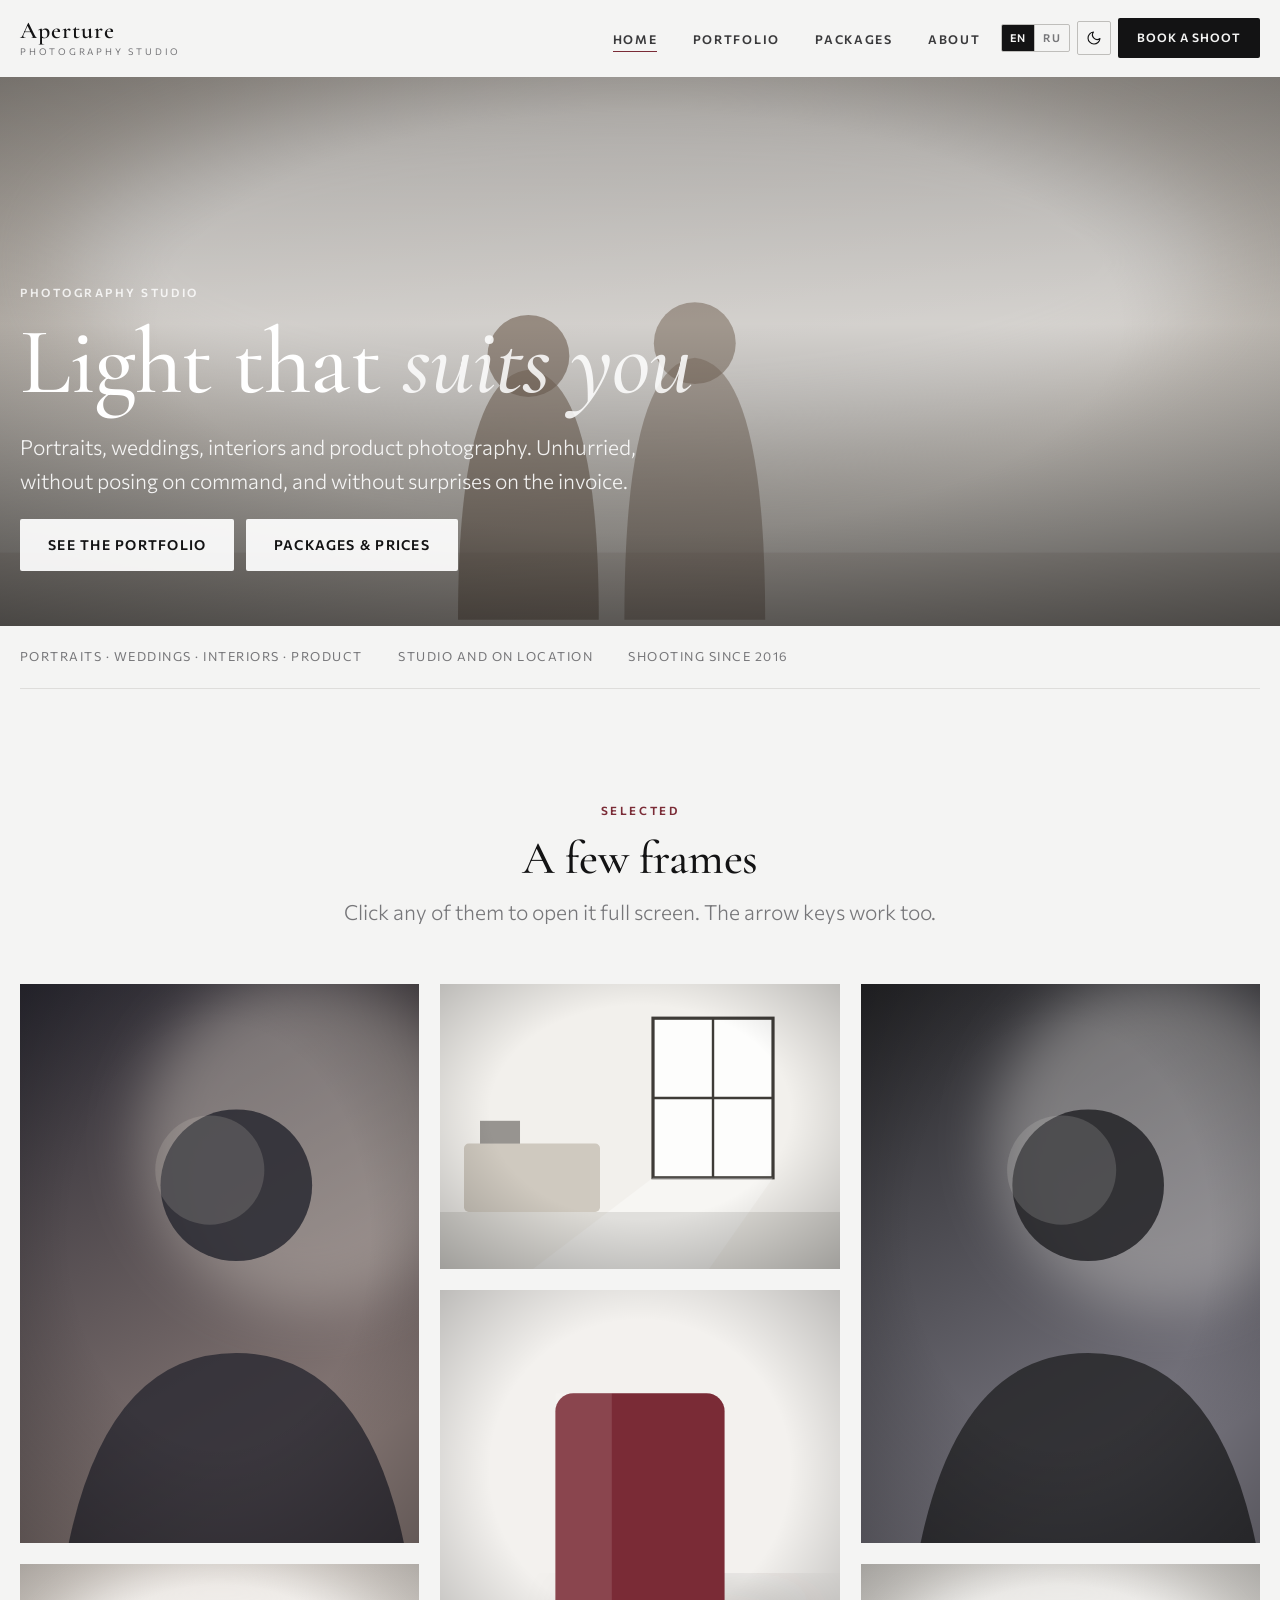
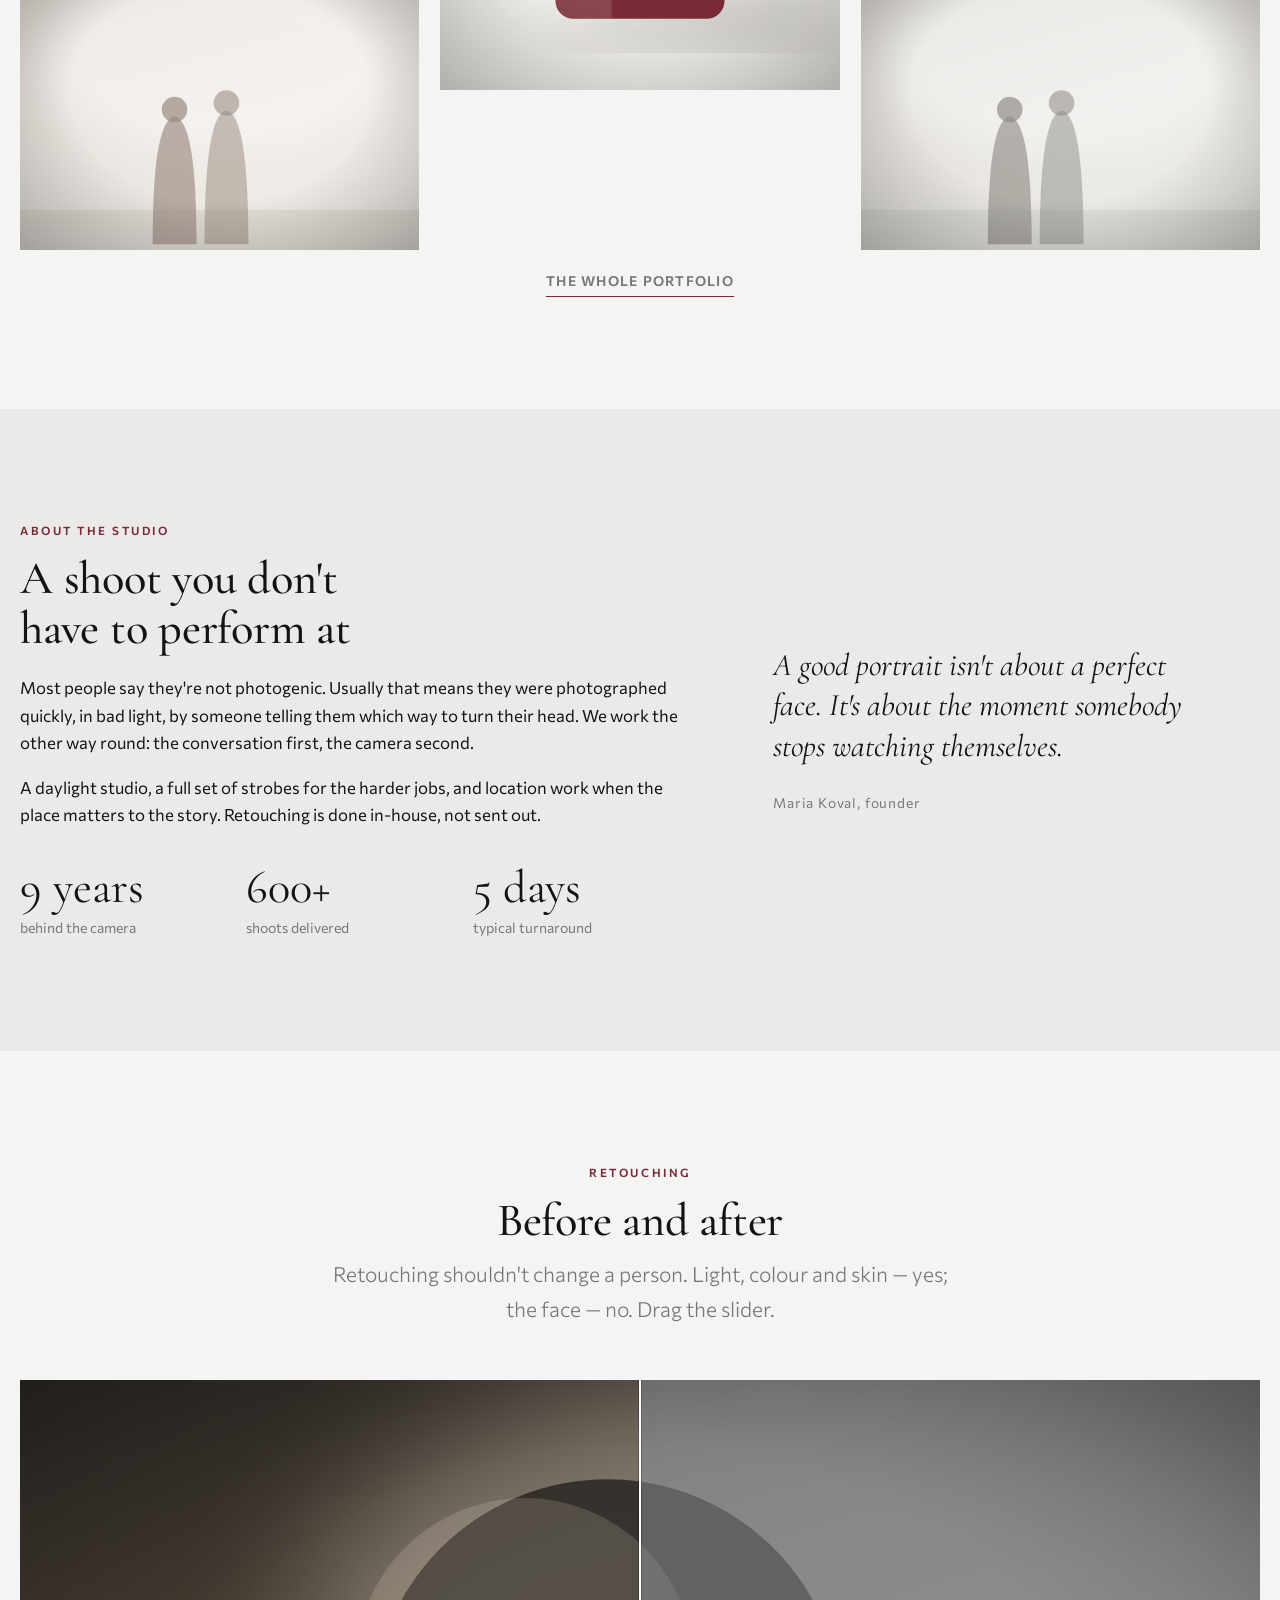
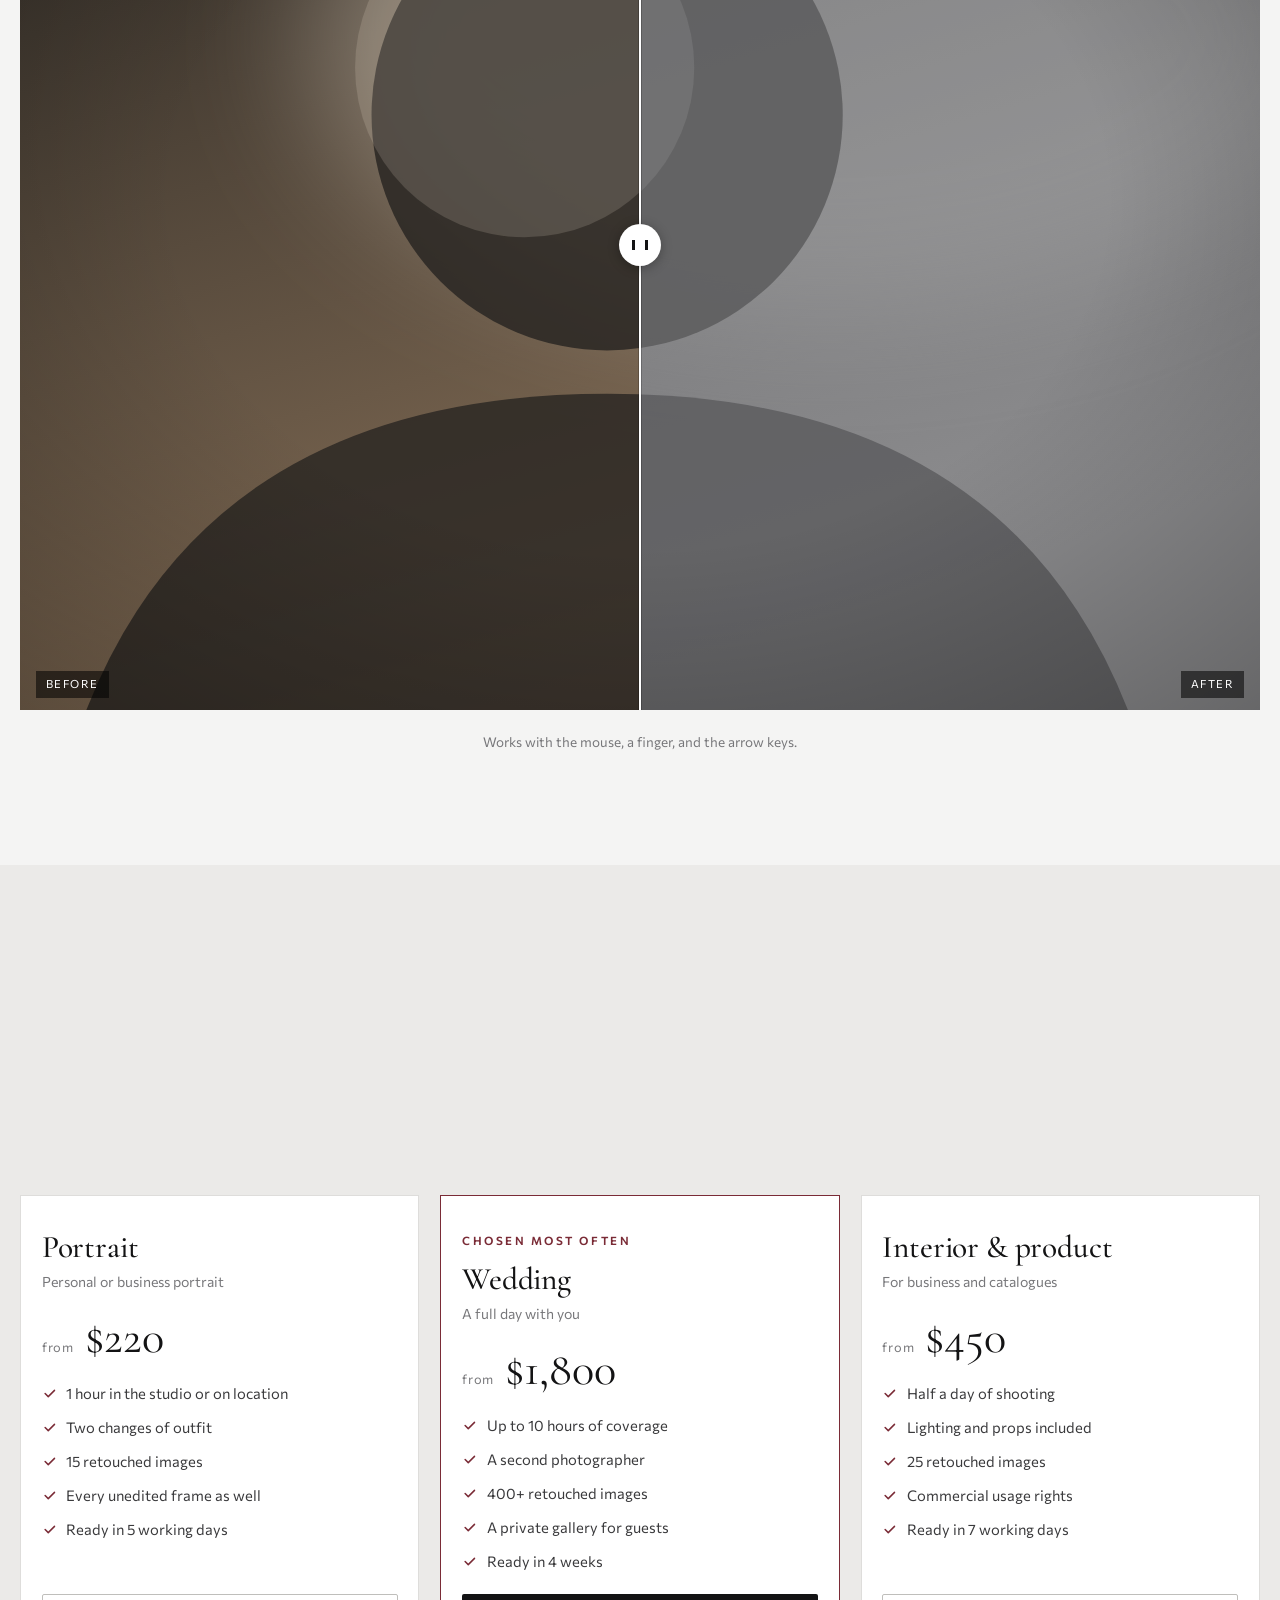
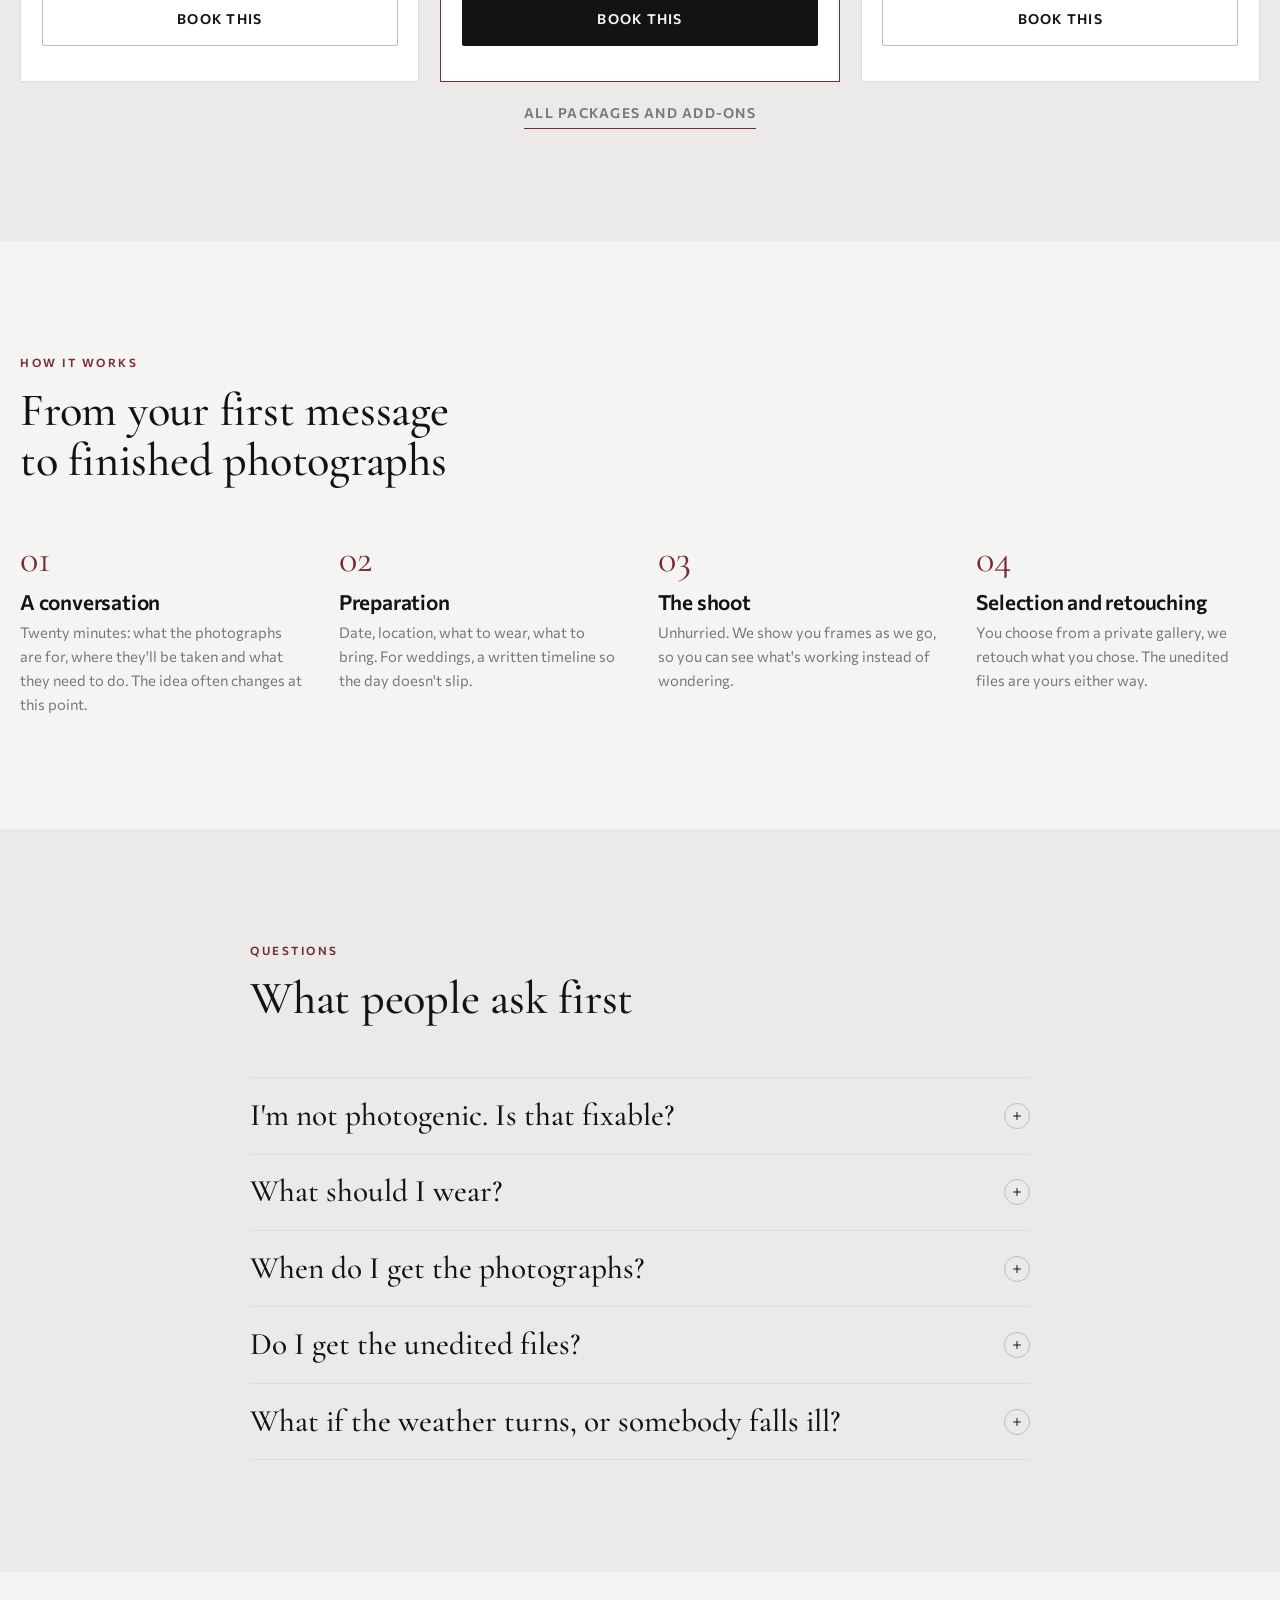
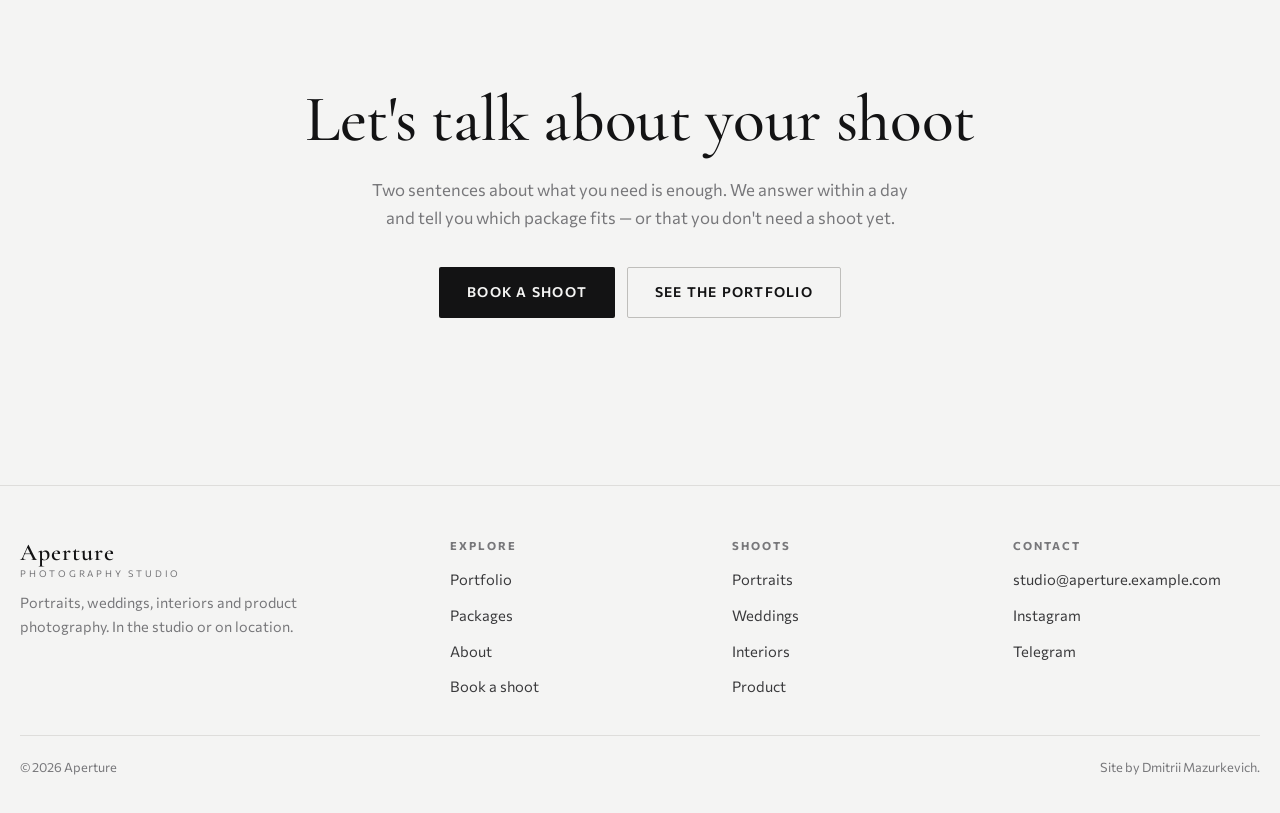
==== commit bbaf1c6a: "Site files, README and preview" ====
--- a/index.html
+++ b/index.html
@@ -24,7 +24,7 @@
   var p = location.search.match(/[?&]lang=([a-z]{2})/i);
   if (p && langs.indexOf(p[1].toLowerCase()) > -1) lang = p[1].toLowerCase();
   if (!lang) { try { var s = localStorage.getItem('ap-lang'); if (langs.indexOf(s) > -1) lang = s; } catch (e) {} }
-  if (!lang) { lang = /^ru/i.test(navigator.language || '') ? 'ru' : 'en'; }
+  if (!lang) { lang = 'en'; }
   d.setAttribute('data-lang', lang);
   if (lang !== 'en') { d.className += ' i18n-pending'; setTimeout(function () { d.classList.remove('i18n-pending'); }, 1200); }
   try { var t = localStorage.getItem('ap-theme'); if (t) d.setAttribute('data-theme', t); } catch (e) {}
@@ -454,7 +454,7 @@
     </div>
     <div class="footer__bottom">
       <span>© <span data-year>2026</span> Aperture</span>
-      <span data-i18n="foot.demoNote">Concept site built for a web-development portfolio.</span>
+      <span data-i18n="foot.demoNote">Site by Dmitrii Mazurkevich.</span>
     </div>
   </div>
 </footer>
